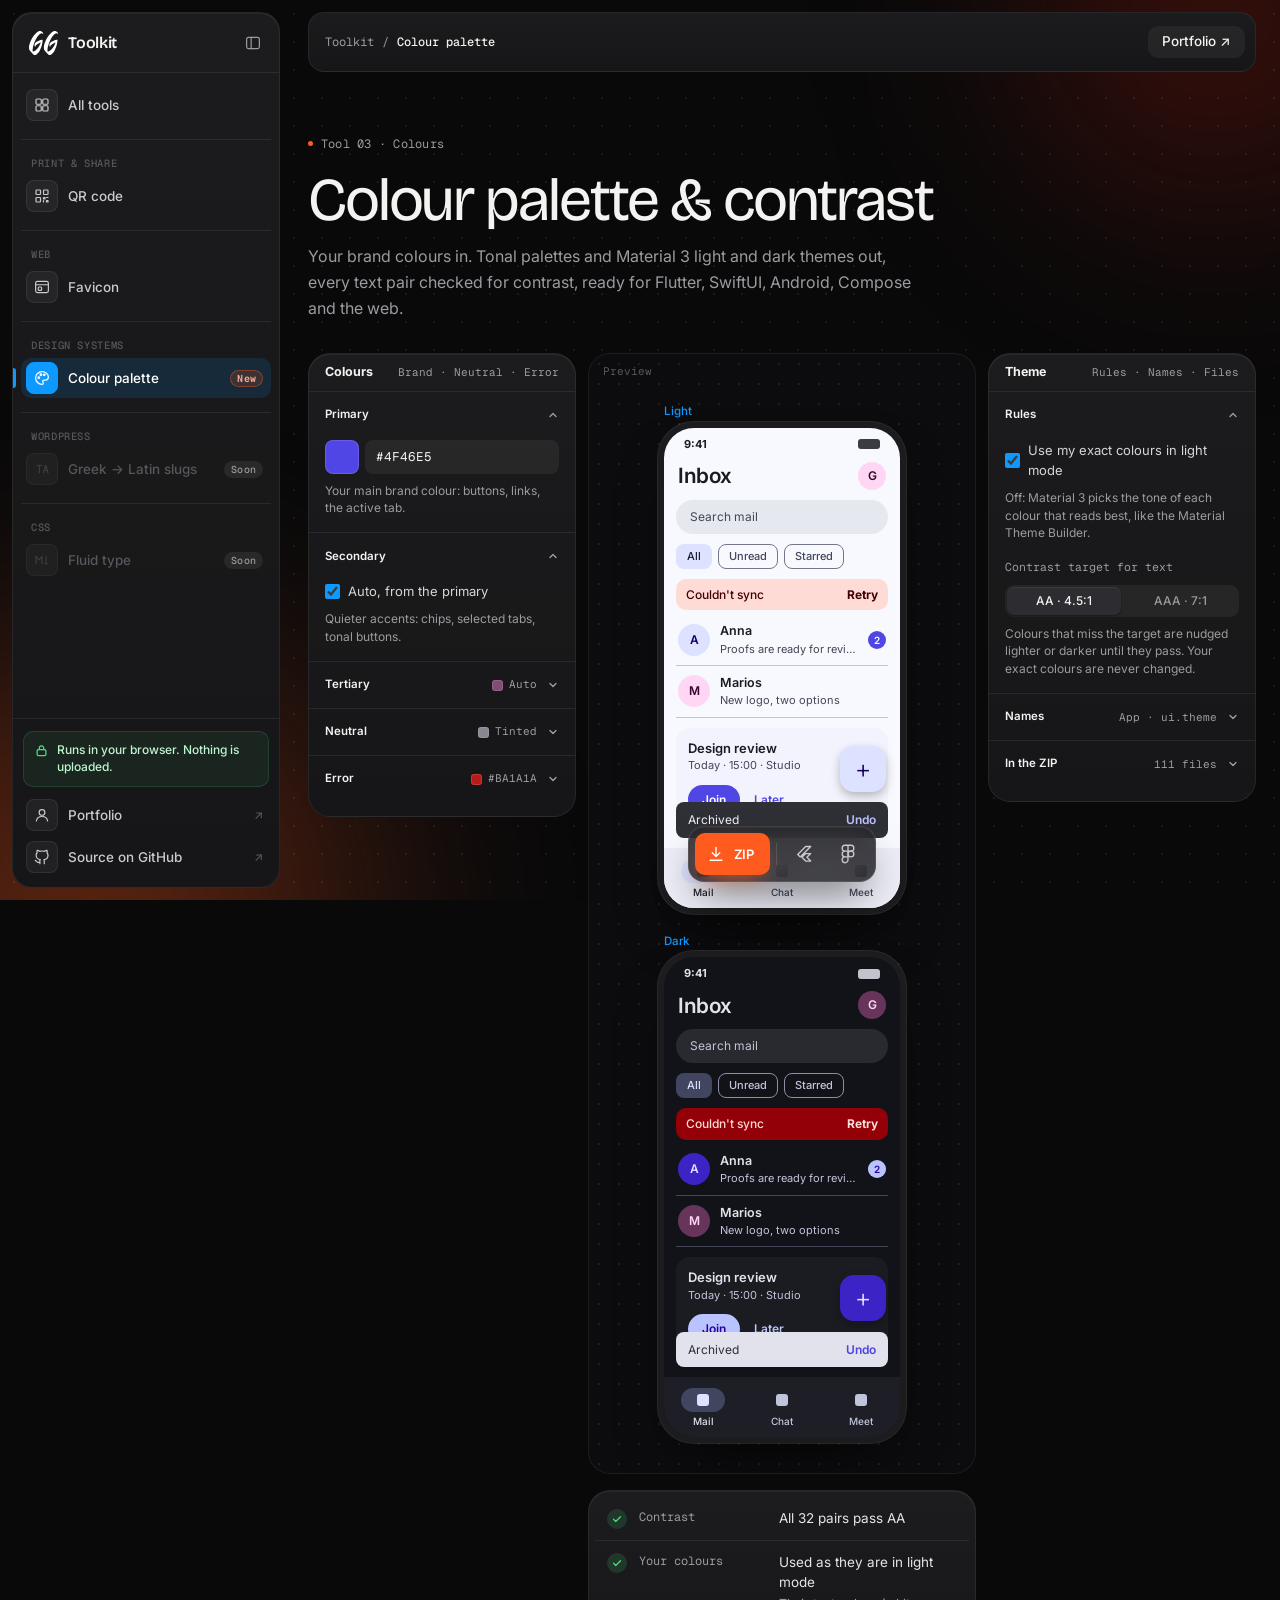
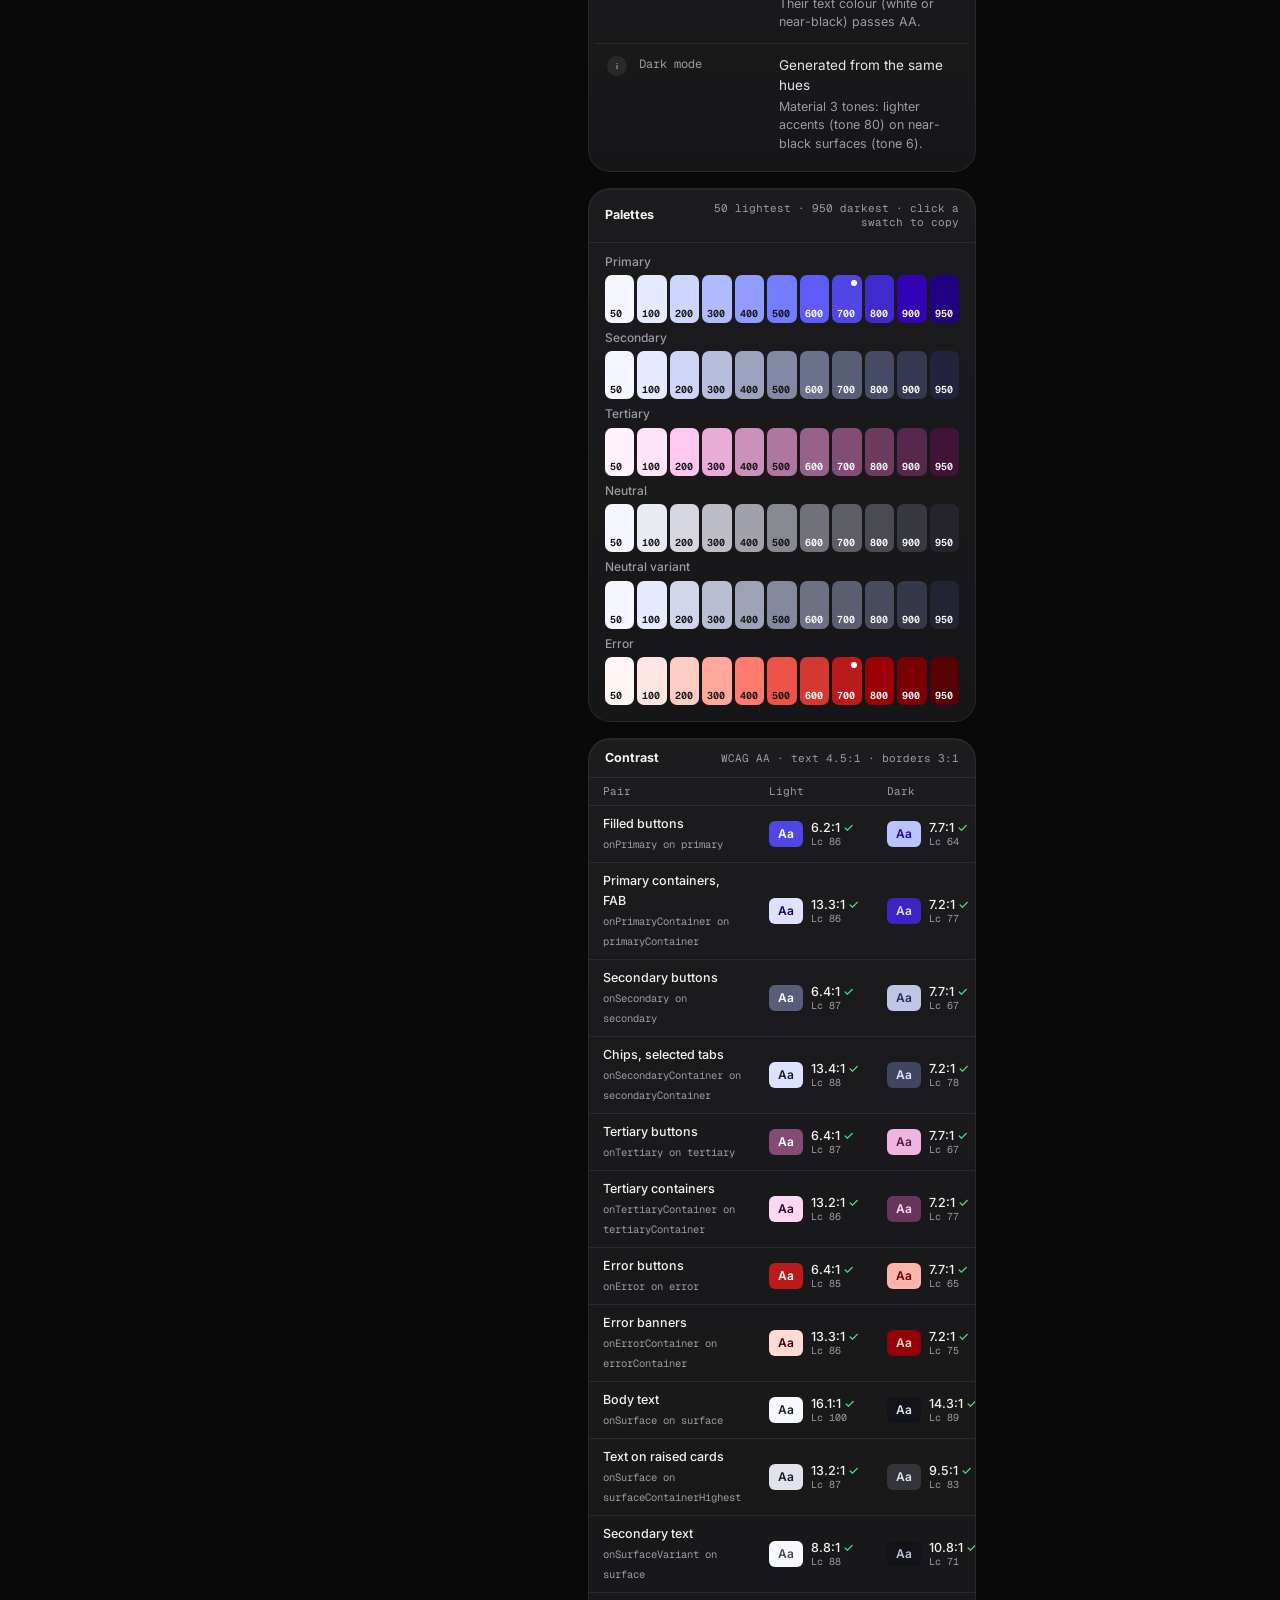
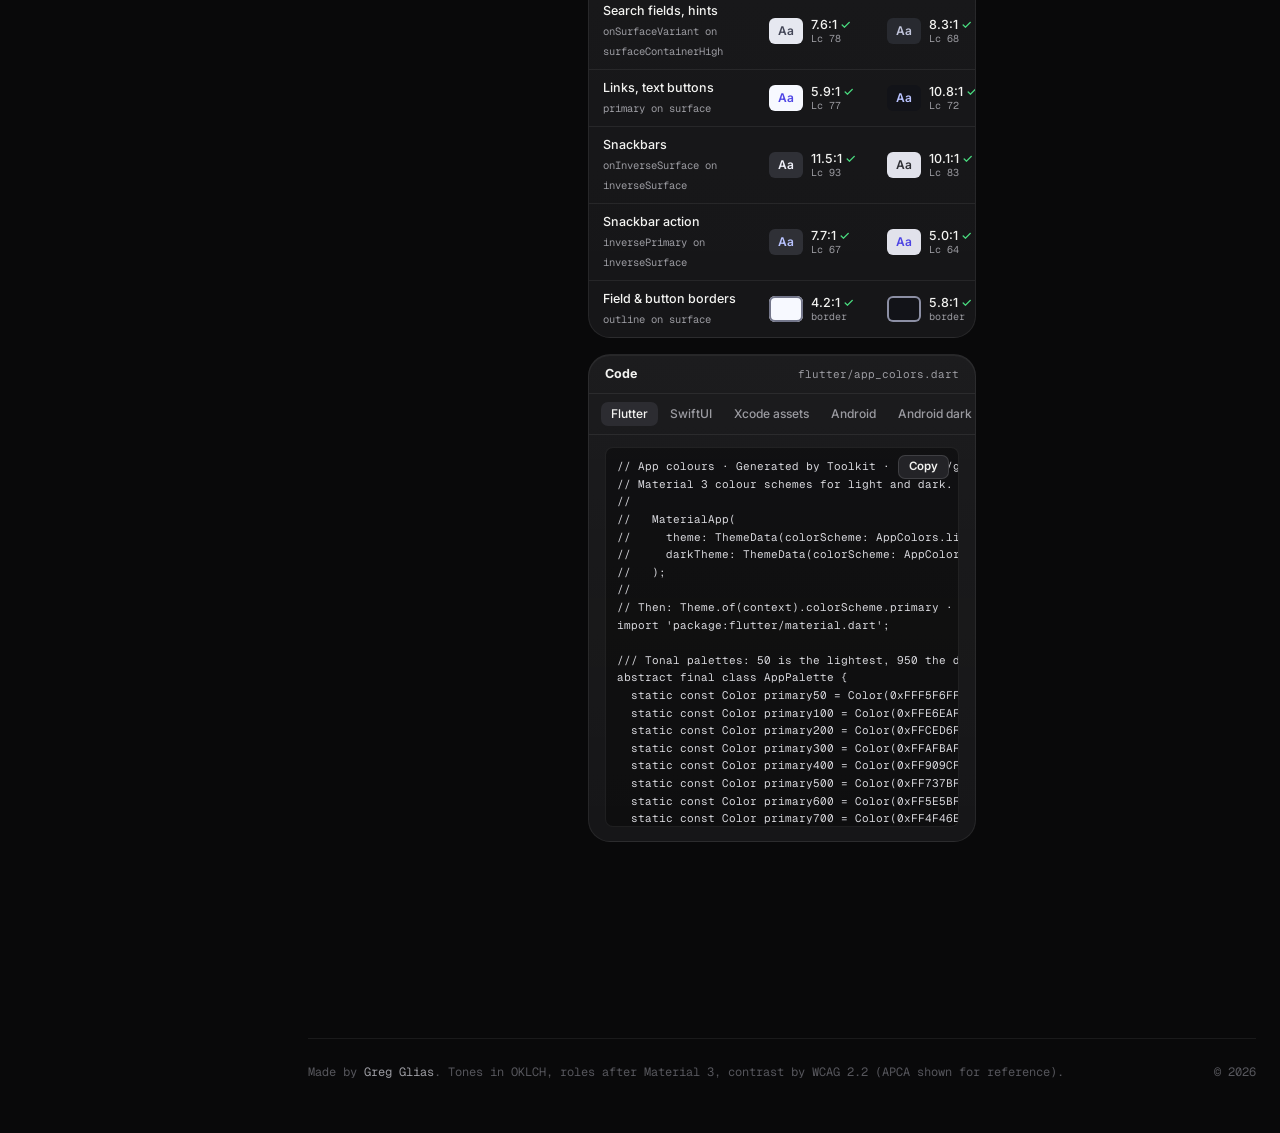
==== colors/index.html @ abff6ca9 "Colour palette & contrast: Material 3 themes for Flutter, iOS, Android, web Brand colours to OKLCH t" ====
<!doctype html>
<html lang="en" data-tool="colors" data-base="../">
<head>
  <meta charset="utf-8" />
  <meta name="viewport" content="width=device-width, initial-scale=1" />
  <title>Colour palette &amp; contrast — Toolkit</title>
  <meta name="description" content="Free colour palette generator: from your brand colours to tonal palettes and Material 3 light and dark themes, contrast-checked, exported for Flutter, SwiftUI, Android, Compose, CSS and design tokens. Runs in your browser." />
  <meta property="og:title" content="Colour palette & contrast — Toolkit by Greg Glias" />
  <meta property="og:description" content="Brand colours in, light and dark themes out, checked for contrast and ready for Flutter, iOS, Android and the web." />
  <meta property="og:type" content="website" />
  <meta name="theme-color" content="#09090a" />
  <script>try { if (localStorage.getItem("tk-sidebar") === "mini") document.documentElement.classList.add("sb-mini"); } catch (e) {}</script>

  <link rel="preconnect" href="https://fonts.googleapis.com" />
  <link rel="preconnect" href="https://fonts.gstatic.com" crossorigin />
  <link href="https://fonts.googleapis.com/css2?family=Bricolage+Grotesque:opsz,wdth,wght@12..96,75..100,200..800&family=Geist+Mono:wght@400;500&family=Inter:opsz,wght@14..32,400..600&display=swap" rel="stylesheet" />
  <link rel="stylesheet" href="../styles.css?v=11" />
  <link rel="icon" type="image/svg+xml" href="../assets/favicon.svg" />
</head>
<body>
  <a class="skip" href="#colours-panel">Skip to the generator</a>
  <div class="glow" aria-hidden="true"><span class="glow-a"></span><span class="glow-b"></span></div>

  <div class="layout">
    <aside class="sidebar surface" id="sidebar" aria-label="Toolkit"></aside>
    <script src="../tools.js?v=5"></script>

    <div class="main">
    <header class="main-top">
      <button type="button" class="menu-btn" data-sb-open aria-controls="sidebar" aria-expanded="false" aria-label="Open the tools menu"><svg viewBox="0 0 24 24" aria-hidden="true"><path d="M4 7h16M4 12h16M4 17h10"/></svg></button>
      <nav class="crumbs" aria-label="Breadcrumb"><a href="../">Toolkit</a><span aria-hidden="true">/</span><b>Colour palette</b></nav>
      <a class="top-link" href="https://gglias.github.io/" target="_blank" rel="noopener">Portfolio <span aria-hidden="true">↗</span></a>
    </header>

    <div class="tool-hero">
      <div>
        <span class="eyebrow">Tool 03 · Colours</span>
        <h1>Colour palette &amp; contrast</h1>
        <p>Your brand colours in. Tonal palettes and Material 3 light and dark themes out, every text pair checked for contrast, ready for Flutter, SwiftUI, Android, Compose and the web.</p>
      </div>
    </div>

    <main class="app">
      <!-- ============ Left: the colours ============ -->
      <section class="panel surface" id="colours-panel" aria-labelledby="colours-title">
        <div class="panel-head"><b id="colours-title">Colours</b><span>Brand · Neutral · Error</span></div>

        <!-- Each group folds (Primary and Secondary start open); closed, it shows its current value -->
        <details class="sec acc" open>
          <summary class="acc-head"><span>Primary</span><span class="acc-val" data-acc="primary"></span><svg class="acc-chev" viewBox="0 0 12 12" aria-hidden="true"><path d="M3 4.5 6 7.5 9 4.5"/></svg></summary>
          <div class="acc-body">
            <div class="color">
              <label class="swatch" data-swatch="primary"><input type="color" data-color="primary" aria-label="Primary colour" /></label>
              <input class="input" type="text" maxlength="7" spellcheck="false" data-hex="primary" aria-label="Primary colour hex" />
            </div>
            <p class="hint">Your main brand colour: buttons, links, the active tab.</p>
          </div>
        </details>

        <details class="sec acc" open>
          <summary class="acc-head"><span>Secondary</span><span class="acc-val" data-acc="secondary"></span><svg class="acc-chev" viewBox="0 0 12 12" aria-hidden="true"><path d="M3 4.5 6 7.5 9 4.5"/></svg></summary>
          <div class="acc-body">
            <label class="check"><input type="checkbox" data-auto="secondary" />Auto, from the primary</label>
            <div class="color" data-color-row="secondary">
              <label class="swatch" data-swatch="secondary"><input type="color" data-color="secondary" aria-label="Secondary colour" /></label>
              <input class="input" type="text" maxlength="7" spellcheck="false" data-hex="secondary" aria-label="Secondary colour hex" />
            </div>
            <p class="hint">Quieter accents: chips, selected tabs, tonal buttons.</p>
          </div>
        </details>

        <details class="sec acc">
          <summary class="acc-head"><span>Tertiary</span><span class="acc-val" data-acc="tertiary"></span><svg class="acc-chev" viewBox="0 0 12 12" aria-hidden="true"><path d="M3 4.5 6 7.5 9 4.5"/></svg></summary>
          <div class="acc-body">
            <label class="check"><input type="checkbox" data-auto="tertiary" />Auto, a contrasting hue</label>
            <div class="color" data-color-row="tertiary">
              <label class="swatch" data-swatch="tertiary"><input type="color" data-color="tertiary" aria-label="Tertiary colour" /></label>
              <input class="input" type="text" maxlength="7" spellcheck="false" data-hex="tertiary" aria-label="Tertiary colour hex" />
            </div>
            <p class="hint">A third voice for highlights and badges.</p>
          </div>
        </details>

        <details class="sec acc">
          <summary class="acc-head"><span>Neutral</span><span class="acc-val" data-acc="neutral"></span><svg class="acc-chev" viewBox="0 0 12 12" aria-hidden="true"><path d="M3 4.5 6 7.5 9 4.5"/></svg></summary>
          <div class="acc-body">
            <div class="seg" data-neutral role="group" aria-label="Neutral greys">
              <button type="button" data-value="tinted" aria-pressed="false">Tinted</button>
              <button type="button" data-value="grey" aria-pressed="false">Pure grey</button>
              <button type="button" data-value="custom" aria-pressed="false">Custom</button>
            </div>
            <div class="color" data-color-row="neutral">
              <label class="swatch" data-swatch="neutral"><input type="color" data-color="neutral" aria-label="Neutral colour" /></label>
              <input class="input" type="text" maxlength="7" spellcheck="false" data-hex="neutral" aria-label="Neutral colour hex" />
            </div>
            <p class="hint">Backgrounds, text, borders. <b>Tinted</b> greys carry a hint of the primary, so the app feels like one piece.</p>
          </div>
        </details>

        <details class="sec acc">
          <summary class="acc-head"><span>Error</span><span class="acc-val" data-acc="error"></span><svg class="acc-chev" viewBox="0 0 12 12" aria-hidden="true"><path d="M3 4.5 6 7.5 9 4.5"/></svg></summary>
          <div class="acc-body">
            <div class="color">
              <label class="swatch" data-swatch="error"><input type="color" data-color="error" aria-label="Error colour" /></label>
              <input class="input" type="text" maxlength="7" spellcheck="false" data-hex="error" aria-label="Error colour hex" />
            </div>
            <p class="hint">Errors and destructive actions. Material's red works for most brands.</p>
          </div>
        </details>
      </section>

      <!-- ============ Centre: preview, checks, palettes, contrast, code ============ -->
      <section class="stage" aria-label="Preview and checks">
        <div class="canvas cl-canvas">
          <span class="canvas-zoom" aria-hidden="true">Preview</span>
          <div class="cl-phones">
            <figure class="ff"><figcaption class="ff-name">Light</figcaption><div data-phone="light"></div></figure>
            <figure class="ff"><figcaption class="ff-name">Dark</figcaption><div data-phone="dark"></div></figure>
          </div>
        </div>

        <div class="checks surface" aria-live="polite">
          <ul>
            <li data-check="contrast" data-state="wait"><span class="ic" data-ic></span><span class="k">Contrast</span><span class="v" data-v>—</span></li>
            <li data-check="exact" data-state="wait"><span class="ic" data-ic></span><span class="k">Your colours</span><span class="v" data-v>—</span></li>
            <li data-check="dark" data-state="info"><span class="ic" data-ic></span><span class="k">Dark mode</span><span class="v" data-v>—</span></li>
          </ul>
        </div>

        <div class="cl-box surface">
          <div class="cl-box-head"><b>Palettes</b><span>50 lightest · 950 darkest · click a swatch to copy</span></div>
          <div class="ramps" data-ramps></div>
        </div>

        <div class="cl-box surface">
          <div class="cl-box-head"><b>Contrast</b><span data-target-note>WCAG AA · text 4.5:1 · borders 3:1</span></div>
          <div class="ctable-wrap"><table class="ctable" data-ctable></table></div>
        </div>

        <div class="cl-box surface">
          <div class="cl-box-head"><b>Code</b><span data-code-file></span></div>
          <div class="code-tabs" role="tablist" aria-label="Platform" data-code-tabs></div>
          <div class="code-view">
            <button type="button" class="code-copy" data-copy-code data-cursor="Copy">Copy</button>
            <pre class="code" data-code></pre>
          </div>
        </div>
      </section>

      <!-- ============ Right: rules, names, files ============ -->
      <section class="panel surface" aria-labelledby="rules-title">
        <div class="panel-head"><b id="rules-title">Theme</b><span>Rules · Names · Files</span></div>

        <details class="sec acc" open>
          <summary class="acc-head"><span>Rules</span><span class="acc-val" data-acc="rules"></span><svg class="acc-chev" viewBox="0 0 12 12" aria-hidden="true"><path d="M3 4.5 6 7.5 9 4.5"/></svg></summary>
          <div class="acc-body">
            <label class="check"><input type="checkbox" data-opt="exact" />Use my exact colours in light mode</label>
            <p class="hint" style="margin-bottom:12px">Off: Material 3 picks the tone of each colour that reads best, like the Material Theme Builder.</p>
            <div class="field-row"><span>Contrast target for text</span></div>
            <div class="seg" data-target role="group" aria-label="Contrast target" style="margin-top:6px">
              <button type="button" data-value="AA" aria-pressed="false">AA · 4.5:1</button>
              <button type="button" data-value="AAA" aria-pressed="false">AAA · 7:1</button>
            </div>
            <p class="hint">Colours that miss the target are nudged lighter or darker until they pass. Your exact colours are never changed.</p>
          </div>
        </details>

        <details class="sec acc">
          <summary class="acc-head"><span>Names</span><span class="acc-val" data-acc="names"></span><svg class="acc-chev" viewBox="0 0 12 12" aria-hidden="true"><path d="M3 4.5 6 7.5 9 4.5"/></svg></summary>
          <div class="acc-body">
            <label class="field"><span>Prefix</span><input class="input" type="text" maxlength="24" autocomplete="off" spellcheck="false" placeholder="App" data-in="prefix" /></label>
            <p class="hint" style="margin-bottom:12px">One name, each platform's style: <code data-name-demo>AppColors · appPrimary · app_primary · --app-primary</code></p>
            <label class="field"><span>Kotlin package (Compose)</span><input class="input" type="text" maxlength="80" autocomplete="off" spellcheck="false" placeholder="com.example.app.ui.theme" data-in="pkg" /></label>
          </div>
        </details>

        <details class="sec acc">
          <summary class="acc-head"><span>In the ZIP</span><span class="acc-val" data-acc="files"></span><svg class="acc-chev" viewBox="0 0 12 12" aria-hidden="true"><path d="M3 4.5 6 7.5 9 4.5"/></svg></summary>
          <div class="acc-body">
            <ul class="files" data-files></ul>
          </div>
        </details>
      </section>
    </main>

    <!-- Export: the same floating bar as the other tools -->
    <div class="export-bar" role="toolbar" aria-label="Export">
      <button type="button" class="xb-btn is-primary" data-export="zip" data-cursor="Download"><svg class="tb-icon" viewBox="0 0 24 24" aria-hidden="true"><path d="M12 4v11M7.5 10.5 12 15l4.5-4.5M5 19.5h14"/></svg><b>ZIP</b><span class="tb-tip" aria-hidden="true">Flutter, iOS, Android, Compose, CSS, tokens</span></button>
      <span class="tb-sep" aria-hidden="true"></span>
      <button type="button" class="xb-btn" data-copy="flutter" data-cursor="Copy" aria-label="Copy the Flutter file"><svg class="tb-icon" viewBox="0 0 24 24" aria-hidden="true"><path d="M14 3 4.5 12.5l3 3L20 3zM14 11.5 9.5 16l4.5 4.5H20L15.5 16 20 11.5z"/></svg><b>Copy Flutter</b><span class="tb-tip" aria-hidden="true">app_colors.dart · light &amp; dark ColorScheme</span></button>
      <button type="button" class="xb-btn" data-copy="figma" data-cursor="Copy" aria-label="Copy for Figma"><svg class="tb-icon" viewBox="0 0 24 24" aria-hidden="true"><path d="M12 1.5H8.5a3.5 3.5 0 0 0 0 7H12zM12 1.5h3.5a3.5 3.5 0 0 1 0 7H12zM12 8.5H8.5a3.5 3.5 0 0 0 0 7H12zM8.5 15.5H12V19a3.5 3.5 0 1 1-3.5-3.5z"/><circle cx="15.5" cy="12" r="3.5"/></svg><b>Copy for Figma</b><span class="tb-tip" aria-hidden="true">Palettes &amp; roles · paste as vectors</span></button>
    </div>

    <footer class="foot">
      <span>Made by <a href="https://gglias.github.io/" target="_blank" rel="noopener">Greg Glias</a>. Tones in OKLCH, roles after Material 3, contrast by WCAG 2.2 (APCA shown for reference).</span>
      <span>© <span data-year>2026</span></span>
    </footer>
    </div>
  </div>
  <div class="sb-backdrop" aria-hidden="true"></div>

  <div class="fig-cursor" aria-hidden="true" data-fig-cursor>
    <svg viewBox="0 0 24 24"><path d="M4 3.5 19.5 10.3 12.6 12.6 10.3 19.5z"/></svg>
    <span class="fig-cursor-label" data-fig-label>You</span>
  </div>


  <script src="../site.js?v=3"></script>
  <script src="../zip.js?v=1"></script>
  <script src="colors.js?v=1"></script>
</body>
</html>
---- styles.css ----
/* =====================================================================
   gglias.github.io/toolkit — small design tools that run in the browser
   Same "Studio" look as the portfolio: a dark Figma canvas, UI3 toolbar,
   properties panels. Nothing typed or uploaded leaves the page.
   ===================================================================== */

/* ================= Tokens (same as the portfolio) ================= */
:root {
  --bg: #09090a;
  --bg-2: #0e0e10;
  --card: #121214;
  --card-2: #18181b;
  --line: rgb(255 255 255 / 0.07);
  --line-2: rgb(255 255 255 / 0.13);
  --text: #f3f3f1;
  --muted: #9b9ba1;
  --faint: #56565c;
  --dot: rgb(255 255 255 / 0.075);

  --select: #0d99ff;                  /* Figma selection blue */
  --cursor-color: #a259ff;            /* Figma multiplayer cursor */
  --accent: #ff5b1f;                  /* Ember */
  --accent-deep: #c4210b;
  --on-accent: #fff;

  --ok: #4ade80;
  --warn: #fbbf24;
  --bad: #f87171;

  --f-display: "Bricolage Grotesque", "Helvetica Neue", Arial, sans-serif;
  --f-body: "Inter", system-ui, sans-serif;
  --f-mono: "Geist Mono", ui-monospace, "SFMono-Regular", Menlo, monospace;

  --cursor-arrow: url("assets/cursor.svg") 2 2, auto;
  --cursor-hand: url("assets/hand-glove.svg") 6 2, pointer;

  --radius: 22px;
  --radius-s: 14px;
  --ease: cubic-bezier(0.2, 0.7, 0.1, 1);
}

*,
*::before,
*::after { box-sizing: border-box; }

html {
  cursor: var(--cursor-arrow);
  -webkit-text-size-adjust: 100%;
  background: var(--bg);
  color-scheme: dark;
  overflow-x: clip;
}

body {
  margin: 0;
  color: var(--text);
  font-family: var(--f-body);
  font-size: 1rem;
  line-height: 1.6;
  -webkit-font-smoothing: antialiased;
}

/* Canvas dot grid; clears around the mouse (--mx / --my set in site.js) */
body::before {
  content: "";
  position: fixed;
  inset: 0;
  z-index: -1;
  pointer-events: none;
  background: radial-gradient(circle, var(--dot) 1.1px, transparent 1.4px) 0 0 / 28px 28px;
  -webkit-mask-image: radial-gradient(circle 150px at var(--mx, -999px) var(--my, -999px), transparent 0, transparent 35%, #000 100%);
  mask-image: radial-gradient(circle 150px at var(--mx, -999px) var(--my, -999px), transparent 0, transparent 35%, #000 100%);
}

.glow {
  position: fixed;
  inset: 0;
  z-index: -2;
  pointer-events: none;
  overflow: hidden;
}
.glow span {
  position: absolute;
  border-radius: 50%;
  filter: blur(90px);
}
.glow-a {
  width: 70vmax; height: 70vmax;
  left: -28vmax; bottom: -36vmax;
  background: radial-gradient(circle, color-mix(in srgb, var(--accent) 42%, transparent), transparent 62%);
}
.glow-b {
  width: 50vmax; height: 50vmax;
  right: -20vmax; top: -24vmax;
  background: radial-gradient(circle, color-mix(in srgb, var(--accent-deep) 34%, transparent), transparent 62%);
}

h1, h2, h3 {
  font-family: var(--f-display);
  font-weight: 400;
  margin: 0;
  letter-spacing: -0.035em;
  line-height: 1;
}
p { margin: 0; }
[hidden] { display: none !important; }   /* .check, .color etc. set display, which beat the attribute */
a { color: inherit; }
img { max-width: 100%; display: block; }
button, input, select, textarea { font: inherit; color: inherit; }

a, button, [role="button"], label, summary, select { cursor: var(--cursor-hand); }

:focus-visible {
  outline: 2px solid var(--select);
  outline-offset: 2px;
  border-radius: 6px;
}

.sr-only {
  position: absolute;
  width: 1px;
  height: 1px;
  overflow: hidden;
  clip: rect(0 0 0 0);
  white-space: nowrap;
}

.skip {
  position: absolute;
  left: 12px;
  top: -60px;
  z-index: 60;
  padding: 8px 14px;
  border-radius: 8px;
  background: var(--text);
  color: var(--bg);
  font: 500 14px var(--f-body);
}
.skip:focus { top: 12px; }

.eyebrow {
  display: inline-flex;
  align-items: center;
  gap: 8px;
  font: 400 12px/1 var(--f-mono);
  letter-spacing: 0.02em;
  color: var(--muted);
}
.eyebrow::before {
  content: "";
  width: 5px;
  height: 5px;
  border-radius: 50%;
  background: var(--accent);
}

.surface {
  background: linear-gradient(180deg, rgb(255 255 255 / 0.045), rgb(255 255 255 / 0.015)), var(--card);
  border: 1px solid var(--line);
  border-radius: var(--radius);
  box-shadow: inset 0 1px 0 rgb(255 255 255 / 0.05);
}

/* ================= Page shell + top bar ================= */
.shell {
  width: 100%;
  max-width: 1360px;
  margin-inline: auto;
  padding: 20px clamp(16px, 3vw, 32px) 140px;   /* bottom: room for the toolbar */
}

.top {
  display: flex;
  align-items: center;
  gap: 16px;
  padding: 10px 12px 10px 16px;
  border-radius: 16px;
  background: linear-gradient(180deg, rgb(255 255 255 / 0.045), rgb(255 255 255 / 0.015)), var(--card);
  border: 1px solid var(--line);
}
.top-home img { height: 24px; width: auto; }
.crumbs {
  flex: 1;
  min-width: 0;
  display: flex;
  align-items: center;
  gap: 8px;
  overflow: hidden;
  font: 400 12px/1 var(--f-mono);
  color: var(--muted);
  white-space: nowrap;
}
.crumbs a { color: var(--muted); text-decoration: none; }
.crumbs a:hover { color: var(--text); }
.crumbs b { font-weight: 500; color: var(--text); overflow: hidden; text-overflow: ellipsis; }
.top-link {
  flex: none;
  padding: 9px 14px;
  border-radius: 10px;
  background: rgb(255 255 255 / 0.05);
  font: 500 13.5px/1 var(--f-body);
  text-decoration: none;
  transition: background 0.2s;
}
.top-link:hover { background: rgb(255 255 255 / 0.1); }

.foot {
  display: flex;
  justify-content: space-between;
  gap: 12px;
  flex-wrap: wrap;
  margin-top: clamp(80px, 10vw, 120px);
  padding-top: 24px;
  border-top: 1px solid var(--line);
  font: 400 12px/1.5 var(--f-mono);
  color: var(--faint);
}
.foot a { color: var(--muted); text-decoration: none; }
.foot a:hover { color: var(--text); }

/* ================= Home ================= */
.home-hero {
  max-width: 860px;
  padding: clamp(64px, 9vw, 120px) 0 clamp(40px, 6vw, 72px);
}
.home-title {
  margin-top: 22px;
  font-size: clamp(2.9rem, 7.4vw, 5.6rem);
  line-height: 0.98;
}
.home-title em {
  font-style: normal;
  color: var(--accent);
}
.home-lede {
  margin-top: 26px;
  max-width: 600px;
  font-size: clamp(1.02rem, 1.4vw, 1.15rem);
  color: var(--muted);
}
.home-lede a { color: var(--text); text-decoration-color: var(--faint); text-underline-offset: 3px; }

.promise {
  display: flex;
  flex-wrap: wrap;
  gap: 8px;
  margin-top: 30px;
  padding: 0;
  list-style: none;
}
.promise li {
  display: inline-flex;
  align-items: center;
  gap: 8px;
  padding: 8px 12px;
  border-radius: 999px;
  border: 1px solid var(--line-2);
  background: rgb(255 255 255 / 0.03);
  font: 500 13px/1 var(--f-body);
  color: #d6d6da;
}
.promise svg {
  width: 15px;
  height: 15px;
  fill: none;
  stroke: var(--ok);
  stroke-width: 2;
  stroke-linecap: round;
  stroke-linejoin: round;
}

/* Tools as Figma frames: name above, the card is the frame */
.tools-head {
  display: flex;
  align-items: baseline;
  justify-content: space-between;
  gap: 16px;
  margin-bottom: 22px;
}
.tools-head h2 { font-size: clamp(1.8rem, 3.4vw, 2.6rem); }
.frame-count { font: 400 12px/1 var(--f-mono); color: var(--muted); }

.tools {
  display: grid;
  grid-template-columns: repeat(3, minmax(0, 1fr));
  gap: clamp(16px, 2.4vw, 28px);
}
.tool {
  position: relative;
  display: flex;
  flex-direction: column;
  min-width: 0;
  text-decoration: none;
}
.tool-label {
  display: flex;
  justify-content: space-between;
  gap: 8px;
  margin-bottom: 8px;
  font: 400 11.5px/1 var(--f-mono);
  color: var(--muted);
  transition: color 0.2s;
}
.tool-card {
  position: relative;
  flex: 1;
  display: flex;
  flex-direction: column;
  border-radius: var(--radius);
  outline: 1px solid transparent;
  outline-offset: 0;
  transition: outline-color 0.2s, transform 0.35s var(--ease);
}
.tool-art {
  position: relative;
  display: grid;
  place-items: center;
  aspect-ratio: 16 / 11;
  margin: 10px 10px 0;
  border-radius: 14px;
  overflow: hidden;
  background:
    radial-gradient(circle, rgb(255 255 255 / 0.07) 1px, transparent 1.3px) 0 0 / 18px 18px,
    var(--bg-2);
}
.tool-body { padding: 20px 22px 22px; display: grid; gap: 10px; }
.tool-body h3 { font-size: 1.6rem; }
.tool-body p { color: var(--muted); font-size: 0.95rem; }
.tool-tags { display: flex; flex-wrap: wrap; gap: 6px; margin-top: 4px; }
.tool-tags span {
  padding: 5px 8px;
  border-radius: 6px;
  background: rgb(255 255 255 / 0.05);
  font: 400 11px/1 var(--f-mono);
  color: #c9c9cf;
}
a.tool:hover .tool-label { color: var(--select); }
a.tool:hover .tool-card { outline-color: var(--select); transform: translateY(-3px); }
.tool.is-soon { opacity: 0.55; }
.tool.is-soon .tool-art { filter: grayscale(1); }
.soon-pill {
  padding: 3px 7px;
  border-radius: 999px;
  background: rgb(255 255 255 / 0.08);
  color: var(--muted);
  font: 500 10.5px/1 var(--f-mono);
}

/* Home QR preview inside the art area */
.art-qr {
  width: 46%;
  aspect-ratio: 1;
  padding: 10px;
  border-radius: 14px;
  background: #fff;
  box-shadow: 0 20px 40px -14px rgb(0 0 0 / 0.7);
  transform: rotate(-4deg);
  transition: transform 0.5s var(--ease);
}
.art-qr svg { width: 100%; height: 100%; display: block; }
a.tool:hover .art-qr { transform: rotate(0deg) scale(1.04); }

/* Home colours preview: a palette strip and a contrast chip */
.art-pal { position: relative; display: grid; grid-template-columns: repeat(8, 1fr); width: 80%; height: 44%; border-radius: 14px; overflow: hidden; box-shadow: 0 20px 40px -14px rgb(0 0 0 / 0.7); transform: rotate(-3deg); transition: transform 0.5s var(--ease); }
.art-pal span { background: var(--c); }
.art-pal b { position: absolute; right: 10px; bottom: -14px; display: inline-flex; align-items: baseline; gap: 6px; padding: 8px 12px; border-radius: 10px; background: #4f46e5; color: #fff; font: 600 18px/1 var(--f-body); box-shadow: 0 10px 20px -8px rgb(0 0 0 / 0.6); }
.art-pal b small { font: 400 11px/1 var(--f-mono); opacity: 0.85; }
a.tool:hover .art-pal { transform: rotate(0deg) scale(1.03); }

/* Home favicon preview: the app icon above a browser tab */
.art-fav { display: grid; justify-items: center; gap: 22px; width: 78%; }
.art-fav-icon {
  display: grid;
  place-items: center;
  width: 30%;
  aspect-ratio: 1;
  border-radius: 22%;
  background: var(--accent);
  box-shadow: 0 20px 40px -14px rgb(0 0 0 / 0.7);
  transform: rotate(-4deg);
  transition: transform 0.5s var(--ease);
}
.art-fav-icon img { width: 66%; height: auto; }
a.tool:hover .art-fav-icon { transform: rotate(0deg) scale(1.06); }
.art-fav .tab-strip { width: 100%; }
.art-fav-mini { flex: none; display: grid; place-items: center; width: 16px; height: 16px; border-radius: 4px; background: var(--accent); }
.art-fav-mini img { width: 12px; height: auto; }

.art-text {
  font: 400 clamp(1rem, 1.7vw, 1.3rem)/1.5 var(--f-mono);
  color: var(--muted);
  text-align: center;
}
.art-text b { color: var(--text); font-weight: 500; }
.art-text i { font-style: normal; color: var(--accent); }

/* ================= Tool page header ================= */
.tool-hero {
  display: flex;
  align-items: flex-end;
  justify-content: space-between;
  gap: 24px;
  flex-wrap: wrap;
  padding: clamp(36px, 5vw, 56px) 0 clamp(24px, 3vw, 32px);
}
.tool-hero h1 { margin-top: 16px; font-size: clamp(2.3rem, 5vw, 3.8rem); }
.tool-hero p { margin-top: 14px; max-width: 620px; color: var(--muted); }
.local-note {
  display: inline-flex;
  align-items: center;
  gap: 8px;
  padding: 8px 12px;
  border-radius: 10px;
  background: rgb(74 222 128 / 0.08);
  border: 1px solid rgb(74 222 128 / 0.2);
  font: 500 12.5px/1.2 var(--f-body);
  color: #bdf5cf;
}
.local-note svg { width: 15px; height: 15px; fill: none; stroke: var(--ok); stroke-width: 2; stroke-linecap: round; stroke-linejoin: round; }

/* ================= Tool layout: panel · canvas · panel ================= */
.app {
  display: grid;
  grid-template-columns: 300px minmax(0, 1fr) 300px;
  gap: 16px;
  align-items: start;
}

.panel {
  position: sticky;
  top: 16px;
  max-height: calc(100dvh - 104px);   /* ends above the export bar */
  overflow: auto;
  padding-bottom: 14px;
  scrollbar-width: thin;
  scrollbar-color: rgb(255 255 255 / 0.12) transparent;
}
.panel-head {
  display: flex;
  align-items: center;
  justify-content: space-between;
  gap: 12px;
  padding: 12px 16px;
  border-bottom: 1px solid var(--line);
  font: 600 12.5px/1 var(--f-body);
}
.panel-head span { font: 400 11px/1 var(--f-mono); color: var(--muted); }
.sec {
  padding: 14px 16px 2px;
}
.sec + .sec { margin-top: 12px; border-top: 1px solid var(--line); }
.sec-title {
  display: flex;
  align-items: center;
  justify-content: space-between;
  gap: 8px;
  margin-bottom: 10px;
  font: 600 11.5px/1 var(--f-body);
  color: var(--text);
}
.sec-title small { font: 400 11px/1 var(--f-mono); color: var(--muted); }

/* ---- Figma-like controls ---- */
.field { display: grid; gap: 6px; margin-bottom: 10px; }
.field > span,
.field-row > span {
  font: 400 11.5px/1.2 var(--f-mono);
  color: var(--muted);
}
.input,
.select,
.textarea {
  width: 100%;
  min-height: 34px;
  padding: 7px 10px;
  border-radius: 8px;
  border: 1px solid transparent;
  background: rgb(255 255 255 / 0.055);
  font-size: 13px;
  line-height: 1.4;
  transition: border-color 0.15s, background 0.15s;
}
.input:hover, .select:hover, .textarea:hover { border-color: var(--line-2); }
.input:focus, .select:focus, .textarea:focus {
  outline: none;
  border-color: var(--select);
  background: rgb(255 255 255 / 0.07);
}
.input::placeholder, .textarea::placeholder { color: var(--faint); }
.textarea { resize: vertical; min-height: 92px; }
.select {
  appearance: none;
  -webkit-appearance: none;
  padding-right: 30px;
  background-image: url("data:image/svg+xml,%3Csvg xmlns='http://www.w3.org/2000/svg' viewBox='0 0 12 12'%3E%3Cpath d='M3 4.5 6 7.5 9 4.5' fill='none' stroke='%239b9ba1' stroke-width='1.4' stroke-linecap='round' stroke-linejoin='round'/%3E%3C/svg%3E");
  background-repeat: no-repeat;
  background-position: right 10px center;
  background-size: 12px;
}
.select option { background: #1b1b1e; }
.input-wrap { position: relative; }
.input-wrap .input { padding-right: 38px; }
.reveal {
  position: absolute;
  right: 4px;
  top: 50%;
  transform: translateY(-50%);
  display: grid;
  place-items: center;
  width: 28px;
  height: 26px;
  border: 0;
  border-radius: 6px;
  background: transparent;
  color: var(--muted);
}
.reveal:hover { background: rgb(255 255 255 / 0.08); color: var(--text); }
.reveal svg { width: 16px; height: 16px; fill: none; stroke: currentColor; stroke-width: 1.6; stroke-linecap: round; stroke-linejoin: round; }

.field-2 { display: grid; grid-template-columns: 1fr 1fr; gap: 8px; }
.hint {
  margin: -2px 0 10px;
  font-size: 12px;
  line-height: 1.45;
  color: var(--muted);
}
.hint b { color: var(--text); font-weight: 500; }
.hint.is-note { color: #c7d7ff; }

.check {
  display: flex;
  align-items: center;
  gap: 8px;
  margin-bottom: 10px;
  font-size: 13px;
  color: #d6d6da;
}
.check input { width: 15px; height: 15px; margin: 0; accent-color: var(--select); }

/* Segmented control */
.seg {
  display: grid;
  grid-auto-flow: column;
  grid-auto-columns: 1fr;
  gap: 2px;
  padding: 2px;
  margin-bottom: 10px;
  border-radius: 9px;
  background: rgb(255 255 255 / 0.055);
}
.seg button {
  min-height: 28px;
  padding: 4px 6px;
  border: 0;
  border-radius: 7px;
  background: transparent;
  color: var(--muted);
  font: 500 12px/1 var(--f-body);
  transition: background 0.15s, color 0.15s;
}
.seg button:hover { color: var(--text); }
.seg button[aria-pressed="true"] {
  background: #2c2c31;
  color: var(--text);
  box-shadow: 0 1px 2px rgb(0 0 0 / 0.4), inset 0 1px 0 rgb(255 255 255 / 0.06);
}
.seg button:disabled { opacity: 0.35; cursor: not-allowed; }

/* Content types: icon tiles */
.types {
  display: grid;
  grid-template-columns: repeat(4, 1fr);
  gap: 4px;
  margin-bottom: 4px;
}
.types button {
  display: grid;
  justify-items: center;
  gap: 6px;
  padding: 10px 2px 8px;
  border: 1px solid transparent;
  border-radius: 10px;
  background: rgb(255 255 255 / 0.035);
  color: var(--muted);
  font: 500 11.5px/1 var(--f-body);
  transition: background 0.15s, color 0.15s, border-color 0.15s;
}
.types button:hover { background: rgb(255 255 255 / 0.07); color: var(--text); }
.types button[aria-pressed="true"] {
  border-color: var(--select);
  background: rgb(13 153 255 / 0.12);
  color: #fff;
}
.types svg {
  width: 19px;
  height: 19px;
  fill: none;
  stroke: currentColor;
  stroke-width: 1.6;
  stroke-linecap: round;
  stroke-linejoin: round;
}

/* Style tiles with a tiny preview of the shape */
.styles {
  display: grid;
  grid-template-columns: repeat(3, 1fr);
  gap: 4px;
  margin-bottom: 10px;
}
.styles.is-4 { grid-template-columns: repeat(4, 1fr); }
.styles button {
  display: grid;
  justify-items: center;
  gap: 6px;
  padding: 9px 2px 7px;
  border: 1px solid transparent;
  border-radius: 10px;
  background: rgb(255 255 255 / 0.035);
  color: var(--muted);
  font: 500 10.5px/1.1 var(--f-body);
  text-align: center;
  transition: background 0.15s, color 0.15s, border-color 0.15s;
}
.styles button:hover { background: rgb(255 255 255 / 0.07); color: var(--text); }
.styles button[aria-pressed="true"] {
  border-color: var(--select);
  background: rgb(13 153 255 / 0.12);
  color: #fff;
}
.styles svg { width: 26px; height: 26px; fill: currentColor; }

/* Presets */
.presets {
  display: grid;
  grid-template-columns: repeat(4, 1fr);
  gap: 6px;
  margin-bottom: 10px;
}
.presets button {
  display: grid;
  gap: 6px;
  justify-items: center;
  padding: 6px 2px 7px;
  border: 1px solid transparent;
  border-radius: 10px;
  background: transparent;
  color: var(--muted);
  font: 500 10.5px/1 var(--f-body);
}
.presets button:hover { background: rgb(255 255 255 / 0.05); color: var(--text); }
.presets button[aria-pressed="true"] { color: #fff; }
.presets button[aria-pressed="true"] i { outline: 2px solid var(--select); outline-offset: 2px; }
.presets i {
  display: block;
  width: 40px;
  height: 40px;
  border-radius: 9px;
  border: 1px solid var(--line-2);
  background: var(--bg-c, #fff);
  position: relative;
  overflow: hidden;
}
.presets i::before,
.presets i::after {
  content: "";
  position: absolute;
  inset: 9px;
  border-radius: var(--r, 0);
  border: 4px solid var(--c-c, #000);
  width: 12px;
  height: 12px;
}
.presets i::after {
  inset: auto 9px 9px auto;
  border: 0;
  width: 10px;
  height: 10px;
  background: var(--fg-c, #000);
  border-radius: var(--r2, 0);
}

/* Colour row: swatch + hex */
.color {
  display: grid;
  grid-template-columns: 34px minmax(0, 1fr);
  align-items: center;
  gap: 6px;
  margin-bottom: 10px;
}
.swatch {
  position: relative;
  width: 34px;
  height: 34px;
  border-radius: 8px;
  overflow: hidden;
  border: 1px solid var(--line-2);
  background: var(--swatch, #000);
}
.swatch input {
  position: absolute;
  inset: -8px;
  width: calc(100% + 16px);
  height: calc(100% + 16px);
  opacity: 0;
  cursor: var(--cursor-hand);
}
.swatch.is-transparent {
  background:
    conic-gradient(#3a3a3e 25%, #26262a 0 50%, #3a3a3e 0 75%, #26262a 0) 0 0 / 10px 10px;
}
.color .input { font-family: var(--f-mono); font-size: 12.5px; text-transform: uppercase; }
.color .input:disabled { opacity: 0.45; }

/* Range */
.range {
  display: grid;
  grid-template-columns: minmax(0, 1fr) 44px;
  align-items: center;
  gap: 10px;
  margin-bottom: 10px;
}
.range output { font: 400 12px/1 var(--f-mono); color: var(--muted); text-align: right; }
input[type="range"] {
  -webkit-appearance: none;
  appearance: none;
  width: 100%;
  height: 20px;
  margin: 0;
  background: transparent;
}
input[type="range"]::-webkit-slider-runnable-track {
  height: 4px;
  border-radius: 4px;
  background: linear-gradient(90deg, var(--select) var(--p, 50%), rgb(255 255 255 / 0.12) var(--p, 50%));
}
input[type="range"]::-moz-range-track { height: 4px; border-radius: 4px; background: rgb(255 255 255 / 0.12); }
input[type="range"]::-moz-range-progress { height: 4px; border-radius: 4px; background: var(--select); }
input[type="range"]::-webkit-slider-thumb {
  -webkit-appearance: none;
  width: 14px;
  height: 14px;
  margin-top: -5px;
  border-radius: 50%;
  background: #fff;
  box-shadow: 0 1px 3px rgb(0 0 0 / 0.5);
}
input[type="range"]::-moz-range-thumb {
  width: 14px;
  height: 14px;
  border: 0;
  border-radius: 50%;
  background: #fff;
}
input[type="range"]:disabled { opacity: 0.4; }

/* Logo drop zone */
.drop {
  position: relative;
  display: grid;
  grid-template-columns: 44px minmax(0, 1fr);
  align-items: center;
  gap: 12px;
  padding: 10px;
  margin-bottom: 10px;
  border-radius: 12px;
  border: 1px dashed var(--line-2);
  background: rgb(255 255 255 / 0.025);
  transition: border-color 0.15s, background 0.15s;
}
.drop:hover,
.drop.is-over { border-color: var(--select); background: rgb(13 153 255 / 0.06); }
.drop input[type="file"] {
  position: absolute;
  inset: 0;
  opacity: 0;
  cursor: var(--cursor-hand);
}
.drop-thumb {
  display: grid;
  place-items: center;
  width: 44px;
  height: 44px;
  border-radius: 9px;
  background: rgb(255 255 255 / 0.06);
  overflow: hidden;
}
.drop-thumb img { width: 100%; height: 100%; object-fit: contain; }
.drop-thumb svg { width: 20px; height: 20px; fill: none; stroke: var(--muted); stroke-width: 1.6; stroke-linecap: round; stroke-linejoin: round; }
.drop-text { display: grid; gap: 2px; font-size: 13px; }
.drop-text small { font-size: 11.5px; color: var(--muted); }
.drop.has-logo input[type="file"] { right: 70px; }
.drop.has-logo .drop-text { padding-right: 64px; }
.drop.has-logo .drop-text span { overflow: hidden; text-overflow: ellipsis; white-space: nowrap; }
.drop-remove {
  position: absolute;
  right: 10px;
  top: 50%;
  transform: translateY(-50%);
  z-index: 1;
  padding: 6px 9px;
  border: 0;
  border-radius: 7px;
  background: rgb(255 255 255 / 0.07);
  color: var(--text);
  font: 500 12px/1 var(--f-body);
}
.drop-remove:hover { background: rgb(248 113 113 / 0.18); color: #ffd1d1; }

/* Encoded data preview */
details.raw { margin: 4px 0 10px; }
details.raw summary {
  list-style: none;
  display: flex;
  justify-content: space-between;
  gap: 8px;
  font: 400 11.5px/1 var(--f-mono);
  color: var(--muted);
}
details.raw summary::-webkit-details-marker { display: none; }
details.raw summary:hover { color: var(--text); }
details.raw summary::after { content: "+"; }
details.raw[open] summary::after { content: "−"; }
details.raw pre {
  margin: 8px 0 0;
  max-height: 160px;
  overflow: auto;
  padding: 10px;
  border-radius: 8px;
  background: rgb(0 0 0 / 0.35);
  font: 400 11.5px/1.5 var(--f-mono);
  color: #c9c9cf;
  white-space: pre-wrap;
  word-break: break-all;
}

details.tip {
  margin: 0 0 10px;
  padding: 10px 12px;
  border-radius: 10px;
  background: rgb(13 153 255 / 0.07);
  border: 1px solid rgb(13 153 255 / 0.18);
  font-size: 12.5px;
  line-height: 1.5;
  color: #c7d7ff;
}
details.tip summary { list-style: none; font-weight: 500; color: #e3ebff; }
details.tip summary::-webkit-details-marker { display: none; }
details.tip summary::after { content: " ↓"; color: var(--select); }
details.tip[open] summary::after { content: " ↑"; }
details.tip p { margin-top: 8px; }
details.tip code { font: 400 11.5px var(--f-mono); color: #fff; }

/* ================= Canvas (centre) ================= */
.stage {
  display: grid;
  gap: 16px;
  min-width: 0;
}
.canvas {
  position: relative;
  display: grid;
  place-items: center;
  min-height: 520px;
  padding: 64px 24px 56px;
  border-radius: var(--radius);
  border: 1px solid var(--line);
  background:
    radial-gradient(circle, rgb(255 255 255 / 0.08) 1px, transparent 1.3px) 0 0 / 20px 20px,
    #0c0c0e;
  overflow: hidden;
}
.canvas-zoom {
  position: absolute;
  left: 14px;
  top: 12px;
  font: 400 11px/1 var(--f-mono);
  color: var(--faint);
}

/* The selected frame */
.qr-frame {
  position: relative;
  width: clamp(200px, 30cqi, 340px);
  aspect-ratio: 1;
  outline: 1px solid var(--select);
  transition: opacity 0.2s;
}
.qr-frame.is-sample { opacity: 0.35; }
.qr-frame.is-transparent {
  background: conic-gradient(#2a2a2e 25%, #1d1d21 0 50%, #2a2a2e 0 75%, #1d1d21 0) 0 0 / 16px 16px;
}
.qr-frame-name {
  position: absolute;
  left: -1px;
  bottom: calc(100% + 8px);
  font: 500 11.5px/1 var(--f-body);
  color: var(--select);
  white-space: nowrap;
}
.qr-frame-size {
  position: absolute;
  left: 50%;
  top: calc(100% + 10px);
  transform: translateX(-50%);
  padding: 3px 6px;
  border-radius: 4px;
  background: var(--select);
  color: #fff;
  font: 500 11px/1.2 var(--f-body);
  white-space: nowrap;
}
.qr-frame .h {
  position: absolute;
  width: 8px;
  height: 8px;
  background: #fff;
  border: 1px solid var(--select);
  z-index: 2;
}
.h.tl { left: -4px; top: -4px; }
.h.tr { right: -4px; top: -4px; }
.h.bl { left: -4px; bottom: -4px; }
.h.br { right: -4px; bottom: -4px; }
.qr-out,
.qr-out svg,
.qr-out canvas {
  display: block;
  width: 100%;
  height: 100%;
}
.sample-tag {
  position: absolute;
  left: 50%;
  top: 50%;
  z-index: 3;
  transform: translate(-50%, -50%);
  padding: 8px 12px;
  border-radius: 10px;
  background: rgb(18 18 20 / 0.92);
  border: 1px solid var(--line-2);
  font: 500 13px/1.3 var(--f-body);
  color: var(--text);
  white-space: nowrap;
  opacity: 0;
  pointer-events: none;
  transition: opacity 0.2s;
}
.qr-frame.is-sample + .sample-tag,
.canvas.is-sample .sample-tag { opacity: 1; }

/* Checks under the canvas */
.checks { padding: 6px 6px; }
.checks ul { margin: 0; padding: 0; list-style: none; }
.checks li {
  display: grid;
  grid-template-columns: 22px 130px minmax(0, 1fr);
  align-items: start;
  gap: 10px;
  padding: 11px 12px;
  border-radius: 12px;
  font-size: 13.5px;
}
.checks li + li { border-top: 1px solid var(--line); border-radius: 0; }
.checks .ic {
  display: grid;
  place-items: center;
  width: 20px;
  height: 20px;
  margin-top: 1px;
  border-radius: 50%;
  background: rgb(255 255 255 / 0.07);
  color: var(--muted);
}
.checks .ic svg { width: 12px; height: 12px; fill: none; stroke: currentColor; stroke-width: 2.4; stroke-linecap: round; stroke-linejoin: round; }
.checks [data-state="ok"] .ic { background: rgb(74 222 128 / 0.15); color: var(--ok); }
.checks [data-state="warn"] .ic { background: rgb(251 191 36 / 0.15); color: var(--warn); }
.checks [data-state="bad"] .ic { background: rgb(248 113 113 / 0.15); color: var(--bad); }
.checks dt,
.checks .k { font: 400 12px/1.6 var(--f-mono); color: var(--muted); }
.checks .v { color: #e6e6e9; line-height: 1.5; }
.checks .v small { display: block; margin-top: 2px; font-size: 12.5px; color: var(--muted); }
.checks .v .select {
  display: inline-block;
  width: auto;
  min-height: 28px;
  margin-left: 6px;
  padding: 3px 28px 3px 8px;
  font-size: 12.5px;
}

/* ================= Favicon: a board of small Figma frames ================= */
/* The board answers to the canvas' own width (it's narrow between two panels) */
.fav-canvas {
  display: block;
  min-height: 0;
  padding: 58px clamp(18px, 5cqi, 36px) 40px;
  container-type: inline-size;
}
.fav-board {
  display: grid;
  grid-template-columns: auto minmax(0, 1fr);
  grid-template-areas: "main tabs" "main home" "sizes search";
  gap: 40px clamp(20px, 5cqi, 40px);
  align-items: start;
  transition: opacity 0.2s;
}
.canvas.is-sample .fav-board { opacity: 0.45; }
.fav-canvas .sample-tag { top: 14px; transform: translateX(-50%); }

.ff { position: relative; margin: 0; min-width: 0; }
.ff-name {
  margin-bottom: 10px;
  font: 500 11.5px/1 var(--f-body);
  color: var(--select);
  white-space: nowrap;
  overflow: hidden;
  text-overflow: ellipsis;
}
.ff-main { grid-area: main; justify-self: center; align-self: center; padding-bottom: 30px; }
.ff-tabs { grid-area: tabs; }
.ff-home { grid-area: home; }
.ff-sizes { grid-area: sizes; }
.ff-search { grid-area: search; }

/* The selected frame (same look as the QR one) */
.ff-big {
  position: relative;
  width: clamp(140px, 30cqi, 236px);
  aspect-ratio: 1;
  outline: 1px solid var(--select);
}
.ff-big.is-transparent { background: conic-gradient(#2a2a2e 25%, #1d1d21 0 50%, #2a2a2e 0 75%, #1d1d21 0) 0 0 / 16px 16px; }
.ff-big canvas { display: block; width: 100% !important; height: 100% !important; }
.ff-big .h {
  position: absolute;
  width: 8px;
  height: 8px;
  background: #fff;
  border: 1px solid var(--select);
  z-index: 2;
}
.ff-main .qr-frame-size { top: auto; bottom: 0; }

/* Browser tabs, Chrome-like, light and dark */
.tab-strip {
  display: flex;
  align-items: flex-end;
  gap: 2px;
  padding: 7px 8px 0;
  border-radius: 10px 10px 0 0;
  background: #dee1e6;
  overflow: hidden;
}
.tab-strip + .tab-strip { margin-top: 10px; }
.tab-strip.is-dark { background: #202124; }
.tab {
  display: flex;
  align-items: center;
  gap: 8px;
  min-width: 0;
  flex: 0 1 190px;
  height: 32px;
  padding: 0 10px;
  border-radius: 8px 8px 0 0;
  background: #fff;
  color: #1f1f1f;
  font: 400 12px/1 var(--f-body);
}
.tab canvas { flex: none; display: block; }
.tab-title { flex: 1; min-width: 0; overflow: hidden; white-space: nowrap; text-overflow: ellipsis; }
.tab i { font-style: normal; font-size: 14px; color: #5f6368; }
.tab.is-back { background: transparent; color: #5f6368; flex-basis: 120px; }
.tab-dot { flex: none; width: 14px; height: 14px; border-radius: 50%; background: rgb(0 0 0 / 0.12); }
.is-dark .tab { background: #35363a; color: #e8eaed; }
.is-dark .tab i { color: #9aa0a6; }
.is-dark .tab.is-back { background: transparent; color: #9aa0a6; }
.is-dark .tab-dot { background: rgb(255 255 255 / 0.14); }

/* Home screen */
.home-screen {
  display: flex;
  justify-content: center;
  gap: 34px;
  padding: 22px 16px 16px;
  border-radius: 14px;
  background: linear-gradient(150deg, #3b2a6b, #1b3b6f 55%, #0f5c63);
}
.app-ic { display: grid; justify-items: center; gap: 7px; width: 74px; }
.app-ic canvas { display: block; box-shadow: 0 6px 14px -6px rgb(0 0 0 / 0.5); }
.app-ic.is-ios canvas { border-radius: 22.5%; }
.app-ic.is-android canvas { border-radius: 50%; }
.app-ic small {
  max-width: 100%;
  font: 500 11px/1.2 var(--f-body);
  color: #fff;
  text-align: center;
  white-space: nowrap;
  overflow: hidden;
  text-overflow: ellipsis;
  text-shadow: 0 1px 2px rgb(0 0 0 / 0.4);
}
.ff-note {
  display: flex;
  justify-content: center;
  gap: 34px;
  margin-top: 8px;
  font: 400 11px/1 var(--f-mono);
  color: var(--faint);
}
.ff-note span { width: 74px; text-align: center; }

/* Search result */
.serp {
  padding: 14px 16px 16px;
  border-radius: 12px;
  background: #fff;
  color: #202124;
  font-family: Arial, sans-serif;
}
.serp-site { display: flex; align-items: center; gap: 10px; }
.serp-ic {
  flex: none;
  display: grid;
  place-items: center;
  width: 28px;
  height: 28px;
  border-radius: 50%;
  background: #f1f3f4;
  border: 1px solid #dadce0;
}
.serp-ic canvas { display: block; }
.serp-site b { display: block; font-size: 14px; font-weight: 400; line-height: 1.3; }
.serp-site small { display: block; font-size: 12px; color: #4d5156; }
.serp-title { margin-top: 8px; font-size: 19px; line-height: 1.3; color: #1a0dab; }

/* Actual pixels */
.px-row {
  display: flex;
  align-items: flex-end;
  gap: 26px;
  padding: 18px 20px 14px;
  border-radius: 12px;
  background: #fff;
}
.px-row span { display: grid; justify-items: center; gap: 8px; }
.px-row canvas { display: block; image-rendering: pixelated; }
.px-row small { font: 400 11px/1 var(--f-mono); color: #6b6b72; }

/* Code + file list in the right panel */
.hint code { font: 400 11.5px var(--f-mono); color: #fff; }
pre.code {
  margin: 0 0 10px;
  padding: 10px 11px;
  border-radius: 8px;
  background: rgb(0 0 0 / 0.35);
  border: 1px solid var(--line);
  font: 400 11px/1.6 var(--f-mono);
  color: #d6d6db;
  white-space: pre-wrap;
  word-break: break-all;
}
.files { margin: 0 0 10px; padding: 0; list-style: none; }
.files li {
  display: grid;
  gap: 2px;
  padding: 7px 0;
  border-top: 1px solid var(--line);
  font-size: 12px;
}
.files b { font: 500 12px/1.3 var(--f-mono); color: var(--text); }
.files span { color: var(--muted); }
.styles button:disabled { opacity: 0.35; cursor: not-allowed; }

/* Folding groups in a panel: closed by default, the header shows the current value */
details.acc { padding: 0 16px; }
.sec + details.acc,
details.acc + .sec { margin-top: 0; }
.acc-head {
  display: flex;
  align-items: center;
  gap: 10px;
  min-height: 46px;
  list-style: none;
  font: 600 11.5px/1 var(--f-body);
  color: var(--text);
  user-select: none;
}
.acc-head::-webkit-details-marker { display: none; }
.acc-head > span:first-child { flex: none; }
.acc-val {
  display: inline-flex;
  align-items: center;
  gap: 6px;
  min-width: 0;
  margin-left: auto;
  font: 400 11px/1.2 var(--f-mono);
  color: var(--muted);
  white-space: nowrap;
  overflow: hidden;
  text-overflow: ellipsis;
}
.acc-val i {
  flex: none;
  width: 11px;
  height: 11px;
  border-radius: 3px;
  border: 1px solid var(--line-2);
  background: var(--chip, transparent);
}
.acc-val i.is-circle { border-radius: 50%; }
.acc-val i.is-none { background: conic-gradient(#3a3a3e 25%, #26262a 0 50%, #3a3a3e 0 75%, #26262a 0) 0 0 / 6px 6px; }
.acc-chev {
  flex: none;
  width: 12px;
  height: 12px;
  fill: none;
  stroke: var(--muted);
  stroke-width: 1.4;
  stroke-linecap: round;
  stroke-linejoin: round;
  transition: transform 0.2s var(--ease);
}
.acc-head:hover .acc-val,
.acc-head:hover .acc-chev { color: var(--text); stroke: var(--text); }
details.acc[open] .acc-chev { transform: rotate(180deg); }
details.acc[open] .acc-val { visibility: hidden; }   /* the controls below say it already */
.acc-body { padding: 2px 0 6px; }

@container (max-width: 460px) {
  .fav-board { grid-template-columns: minmax(0, 1fr); grid-template-areas: "main" "tabs" "home" "search" "sizes"; gap: 34px; }
  .ff-big { width: min(60cqi, 220px); }
}

/* ================= Colours: phones, palettes, contrast, code ================= */
.cl-canvas {
  display: block;
  min-height: 0;
  padding: 52px 20px 36px;
}
.cl-phones { display: flex; flex-wrap: wrap; justify-content: center; gap: 28px; }

/* A tiny Material 3 app, painted only with the generated roles (set as --role vars) */
.ph {
  position: relative;
  width: 236px;
  height: 480px;
  padding: 0 12px;
  border-radius: 30px;
  overflow: hidden;
  background: var(--surface);
  color: var(--onSurface);
  font: 400 12px/1.3 var(--f-body);
  box-shadow: 0 0 0 6px #1c1c1f, 0 0 0 7px rgb(255 255 255 / 0.12), 0 30px 60px -20px rgb(0 0 0 / 0.8);
}
.ph * { cursor: inherit; }
.ph-status { display: flex; justify-content: space-between; align-items: center; padding: 11px 8px 4px; font: 600 11px/1 var(--f-body); }
.ph-status span { width: 22px; height: 10px; border-radius: 3px; background: currentColor; opacity: 0.85; }
.ph-top { display: flex; justify-content: space-between; align-items: center; margin: 8px 2px 10px; }
.ph-title { font: 600 21px/1 var(--f-body); letter-spacing: -0.02em; }
.ph-me { display: grid; place-items: center; width: 28px; height: 28px; border-radius: 50%; background: var(--tertiaryContainer); color: var(--onTertiaryContainer); font-weight: 600; }
.ph-search { display: flex; align-items: center; height: 34px; padding: 0 14px; margin-bottom: 10px; border-radius: 999px; background: var(--surfaceContainerHigh); color: var(--onSurfaceVariant); }
.ph-chips { display: flex; gap: 6px; margin-bottom: 10px; }
.ph-chips span { padding: 5px 10px; border-radius: 8px; border: 1px solid var(--outline); color: var(--onSurfaceVariant); font: 500 11px/1.2 var(--f-body); }
.ph-chips .is-on { border-color: transparent; background: var(--secondaryContainer); color: var(--onSecondaryContainer); }
.ph-banner { display: flex; justify-content: space-between; padding: 8px 10px; margin-bottom: 4px; border-radius: 10px; background: var(--errorContainer); color: var(--onErrorContainer); font-weight: 500; }
.ph-banner b { font-weight: 700; }
.ph-item { display: flex; align-items: center; gap: 10px; padding: 9px 2px; border-bottom: 1px solid var(--outlineVariant); }
.ph-av { flex: none; display: grid; place-items: center; width: 32px; height: 32px; border-radius: 50%; background: var(--primaryContainer); color: var(--onPrimaryContainer); font-weight: 600; }
.ph-av.is-t { background: var(--tertiaryContainer); color: var(--onTertiaryContainer); }
.ph-txt { flex: 1; min-width: 0; display: grid; gap: 2px; }
.ph-txt b { font-weight: 600; font-size: 12.5px; }
.ph-txt small { font-size: 11px; color: var(--onSurfaceVariant); white-space: nowrap; overflow: hidden; text-overflow: ellipsis; }
.ph-badge { display: grid; place-items: center; min-width: 18px; height: 18px; padding: 0 5px; border-radius: 999px; background: var(--primary); color: var(--onPrimary); font: 600 10px/1 var(--f-body); }
.ph-card { display: grid; gap: 2px; margin-top: 10px; padding: 12px; border-radius: 14px; background: var(--surfaceContainerLow); }
.ph-card b { font-weight: 600; font-size: 13px; }
.ph-card small { font-size: 11px; color: var(--onSurfaceVariant); }
.ph-btns { display: flex; gap: 6px; margin-top: 10px; }
.ph-btn { padding: 7px 14px; border-radius: 999px; background: var(--primary); color: var(--onPrimary); font-weight: 600; }
.ph-tbtn { padding: 7px 8px; color: var(--primary); font-weight: 600; }
.ph-fab { position: absolute; right: 14px; bottom: 116px; display: grid; place-items: center; width: 46px; height: 46px; border-radius: 14px; background: var(--primaryContainer); color: var(--onPrimaryContainer); font: 300 26px/1 var(--f-body); box-shadow: 0 4px 10px rgb(0 0 0 / 0.25); }
.ph-snack { position: absolute; left: 12px; right: 12px; bottom: 70px; display: flex; justify-content: space-between; padding: 10px 12px; border-radius: 8px; background: var(--inverseSurface); color: var(--onInverseSurface); }
.ph-snack b { color: var(--inversePrimary); font-weight: 600; }
.ph-nav { position: absolute; left: 0; right: 0; bottom: 0; display: flex; justify-content: space-around; align-items: center; height: 60px; background: var(--surfaceContainer); }
.ph-nav span { display: grid; justify-items: center; gap: 4px; font: 500 10px/1 var(--f-body); color: var(--onSurfaceVariant); }
.ph-nav i { position: relative; width: 44px; height: 24px; border-radius: 999px; }
.ph-nav i::after { content: ""; position: absolute; inset: 6px 16px; border-radius: 3px; background: currentColor; }
.ph-nav .is-on { color: var(--onSurface); }
.ph-nav .is-on i { background: var(--secondaryContainer); }
.ph-nav .is-on i::after { background: var(--onSecondaryContainer); }

/* Boxes under the preview */
.cl-box { container-type: inline-size; overflow: hidden; }
.cl-box-head {
  display: flex;
  align-items: center;
  justify-content: space-between;
  gap: 12px;
  padding: 12px 16px;
  border-bottom: 1px solid var(--line);
  font: 600 12.5px/1 var(--f-body);
}
.cl-box-head span { font: 400 11px/1.3 var(--f-mono); color: var(--muted); text-align: right; }

/* Palettes */
.ramps { padding: 12px 16px 8px; }
.ramp { display: grid; grid-template-columns: 96px minmax(0, 1fr); align-items: center; gap: 10px; margin-bottom: 8px; }
.ramp-name { font: 500 12px/1.2 var(--f-body); color: var(--muted); }
.ramp-row { display: grid; grid-template-columns: repeat(11, minmax(0, 1fr)); gap: 3px; }
.sw {
  position: relative;
  display: grid;
  align-content: end;
  gap: 2px;
  height: 48px;
  min-width: 0;
  padding: 4px 5px;
  border: 0;
  border-radius: 7px;
  text-align: left;
  transition: transform 0.15s var(--ease);
}
.sw:hover { transform: translateY(-2px); }
.sw b { font: 600 10px/1 var(--f-mono); }
.sw small { font: 400 8.5px/1 var(--f-mono); opacity: 0.8; overflow: hidden; }
.sw.is-base::before { content: ""; position: absolute; top: 5px; right: 5px; width: 6px; height: 6px; border-radius: 50%; background: currentColor; }
@container (max-width: 600px) {
  .ramp { grid-template-columns: minmax(0, 1fr); gap: 6px; }
  .sw small { display: none; }
}

/* Contrast table */
.ctable-wrap { overflow-x: auto; }
.ctable { width: 100%; border-collapse: collapse; font-size: 12.5px; }
.ctable th, .ctable td { padding: 8px 14px; border-top: 1px solid var(--line); text-align: left; vertical-align: middle; }
.ctable thead th { border-top: 0; font: 400 11px/1 var(--f-mono); color: var(--muted); }
.ctable tbody th b { display: block; font-weight: 500; }
.ctable tbody th small { font: 400 10.5px/1.4 var(--f-mono); color: var(--muted); }
.ctable td { white-space: nowrap; }
.aa { display: inline-grid; place-items: center; width: 34px; height: 26px; border-radius: 6px; font: 600 12px/1 var(--f-body); vertical-align: middle; }
.cr { display: inline-grid; gap: 2px; margin-left: 8px; vertical-align: middle; }
.cr b { font: 500 12.5px/1 var(--f-body); }
.cr small { font: 400 10px/1 var(--f-mono); color: var(--muted); }
.ctable td[data-state="bad"] .cr b { color: var(--bad); }
.ctable td[data-state="ok"] .cr b::after { content: " ✓"; color: var(--ok); }

/* Code viewer */
.code-tabs { display: flex; gap: 2px; padding: 8px 12px; overflow-x: auto; border-bottom: 1px solid var(--line); scrollbar-width: none; }
.code-tabs::-webkit-scrollbar { display: none; }
.code-tabs button {
  flex: none;
  padding: 6px 10px;
  border: 0;
  border-radius: 7px;
  background: transparent;
  color: var(--muted);
  font: 500 12px/1 var(--f-body);
}
.code-tabs button:hover { color: var(--text); }
.code-tabs button[aria-selected="true"] { background: #2c2c31; color: var(--text); }
.code-view { position: relative; padding: 12px 16px 14px; }
.code-view pre.code { margin: 0; max-height: 380px; overflow: auto; white-space: pre; word-break: normal; }
.code-copy {
  position: absolute;
  top: 20px;
  right: 26px;
  z-index: 1;
  padding: 5px 10px;
  border: 1px solid var(--line-2);
  border-radius: 7px;
  background: #232327;
  color: var(--text);
  font: 600 11.5px/1 var(--f-body);
}
.code-copy:hover { background: #2e2e33; }

/* ================= Buttons ================= */
.btn {
  display: inline-flex;
  align-items: center;
  justify-content: center;
  gap: 8px;
  width: 100%;
  min-height: 38px;
  padding: 9px 14px;
  border: 1px solid var(--line-2);
  border-radius: 10px;
  background: rgb(255 255 255 / 0.05);
  color: var(--text);
  font: 600 13px/1 var(--f-body);
  text-decoration: none;
  transition: background 0.2s, border-color 0.2s, transform 0.2s var(--ease);
}
.btn:hover { background: rgb(255 255 255 / 0.1); }
.btn:active { transform: scale(0.98); }
.btn svg { width: 16px; height: 16px; fill: none; stroke: currentColor; stroke-width: 1.8; stroke-linecap: round; stroke-linejoin: round; }
.btn.is-primary {
  border-color: transparent;
  background: var(--accent);
  color: var(--on-accent);
  box-shadow: 0 8px 22px -10px var(--accent);
}
.btn.is-primary:hover { background: color-mix(in srgb, var(--accent) 88%, #fff); }
.btn:disabled { opacity: 0.4; pointer-events: none; }
.btn-row { display: grid; grid-template-columns: 1fr 1fr; gap: 6px; margin-bottom: 8px; }
.png-row { display: grid; grid-template-columns: 96px minmax(0, 1fr); gap: 6px; margin-bottom: 8px; }
.png-row .select { min-height: 38px; }

/* ================= Toast ================= */
.toast {
  position: fixed;
  left: 50%;
  bottom: 88px;
  z-index: 70;
  display: inline-flex;
  align-items: center;
  gap: 8px;
  padding: 10px 14px;
  border-radius: 10px;
  background: #1e1e1e;
  border: 1px solid var(--line-2);
  box-shadow: 0 12px 30px rgb(0 0 0 / 0.5);
  font: 500 13px/1.2 var(--f-body);
  opacity: 0;
  transform: translate(-50%, 8px);
  transition: opacity 0.2s, transform 0.2s var(--ease);
  pointer-events: none;
}
.toast.is-on { opacity: 1; transform: translate(-50%, 0); }
.toast i { width: 7px; height: 7px; border-radius: 50%; background: var(--ok); }
.toast.is-bad i { background: var(--bad); }

/* ================= Figma multiplayer cursor (desktop) ================= */
html.has-fig-cursor,
html.has-fig-cursor * { cursor: none !important; }
/* Text fields keep the real I-beam: you need it to place the caret */
html.has-fig-cursor .input,
html.has-fig-cursor .textarea { cursor: text !important; }

.fig-cursor {
  position: fixed;
  left: 0;
  top: 0;
  z-index: 100;
  pointer-events: none;
  opacity: 0;
  transform: translate3d(-100px, -100px, 0);
  transition: opacity 0.2s ease;
  will-change: transform;
}
html.has-fig-cursor .fig-cursor.is-visible { opacity: 1; }
html.has-fig-cursor .fig-cursor.is-text { opacity: 0; }
.fig-cursor svg {
  position: absolute;
  left: -4px;
  top: -3.5px;
  width: 24px;
  height: 24px;
  overflow: visible;
  transform-origin: 4px 3.5px;
  transition: transform 0.15s var(--ease);
  filter: drop-shadow(0 1px 2px rgb(0 0 0 / 0.4));
}
.fig-cursor path {
  fill: var(--cursor-color);
  stroke: #fff;
  stroke-width: 1.6;
  stroke-linejoin: round;
}
.fig-cursor-label {
  position: absolute;
  left: 15px;
  top: 17px;
  padding: 4px 8px;
  border-radius: 3px 10px 10px 10px;
  background: var(--cursor-color);
  color: #fff;
  font: 600 12px/1.25 var(--f-body);
  white-space: nowrap;
  box-shadow: 0 0 0 1.5px #fff, 0 2px 8px rgb(0 0 0 / 0.35);
  transition: transform 0.2s var(--ease);
}
.fig-cursor.is-action .fig-cursor-label { transform: scale(1.06); }
.fig-cursor.is-down svg { transform: scale(0.82); }

/* ================= Toolbar (Figma UI3) ================= */
.toolbar {
  position: fixed;
  left: 50%;
  bottom: 18px;
  z-index: 40;
  display: flex;
  align-items: center;
  gap: 2px;
  padding: 6px;
  transform: translateX(-50%);
  border-radius: 16px;
  background: rgb(30 30 33 / 0.8);
  border: 1px solid rgb(255 255 255 / 0.1);
  box-shadow: 0 20px 40px -12px rgb(0 0 0 / 0.6), inset 0 1px 0 rgb(255 255 255 / 0.06);
  -webkit-backdrop-filter: blur(16px) saturate(150%);
  backdrop-filter: blur(16px) saturate(150%);
  animation: toolbarIn 0.7s var(--ease) 0.4s both;
}
@keyframes toolbarIn {
  from { opacity: 0; transform: translate(-50%, 24px); }
  to { opacity: 1; transform: translate(-50%, 0); }
}
.toolbar a {
  position: relative;
  display: inline-flex;
  align-items: center;
  height: 42px;
  padding: 0 11px;
  border-radius: 10px;
  color: #c9c9cf;
  text-decoration: none;
  transition: background 0.25s, color 0.25s;
}
.toolbar a:hover { background: rgb(255 255 255 / 0.08); color: #fff; }
.toolbar a.is-active { background: var(--select); color: #fff; padding-right: 14px; }
.tb-icon {
  flex: none;
  width: 20px;
  height: 20px;
  fill: none;
  stroke: currentColor;
  stroke-width: 1.6;
  stroke-linecap: round;
  stroke-linejoin: round;
}
.tb-label {
  max-width: 0;
  overflow: hidden;
  opacity: 0;
  font: 600 13px/1 var(--f-body);
  white-space: nowrap;
}
.toolbar a.is-active .tb-label { max-width: 120px; opacity: 1; margin-left: 8px; }
.tb-sep {
  flex: none;
  width: 1px;
  height: 22px;
  margin: 0 4px;
  background: rgb(255 255 255 / 0.12);
}
.tb-tip {
  position: absolute;
  left: 50%;
  bottom: calc(100% + 12px);
  padding: 6px 8px;
  border-radius: 6px;
  background: #1e1e1e;
  color: #fff;
  font: 500 11.5px/1 var(--f-body);
  white-space: nowrap;
  box-shadow: 0 6px 16px rgb(0 0 0 / 0.4);
  opacity: 0;
  transform: translate(-50%, 4px);
  transition: opacity 0.15s, transform 0.15s;
  pointer-events: none;
}
.toolbar a:hover .tb-tip,
.toolbar a:focus-visible .tb-tip { opacity: 1; transform: translate(-50%, 0); }
.toolbar a.is-active:hover .tb-tip { opacity: 0; }

/* ================= Export bar (same build as the portfolio's bottom nav) ================= */
/* Sticky to the bottom of the screen, centred in the tool area */
.export-bar {
  position: sticky;
  bottom: 18px;
  z-index: 40;
  display: flex;
  align-items: center;
  gap: 2px;
  width: fit-content;
  max-width: 100%;
  margin: 20px auto 0;
  padding: 6px;
  border-radius: 16px;
  background: rgb(30 30 33 / 0.82);
  border: 1px solid rgb(255 255 255 / 0.1);
  box-shadow: 0 20px 40px -12px rgb(0 0 0 / 0.6), inset 0 1px 0 rgb(255 255 255 / 0.06);
  -webkit-backdrop-filter: blur(16px) saturate(150%);
  backdrop-filter: blur(16px) saturate(150%);
}
.xb-btn {
  position: relative;
  display: inline-flex;
  align-items: center;
  gap: 8px;
  height: 42px;
  padding: 0 13px 0 11px;
  border: 0;
  border-radius: 10px;
  background: transparent;
  color: #c9c9cf;
  white-space: nowrap;
  transition: background 0.2s, color 0.2s, transform 0.2s var(--ease);
}
.xb-btn b { font: 600 13px/1 var(--f-body); }
.xb-btn:hover { background: rgb(255 255 255 / 0.08); color: #fff; }
.xb-btn:active { transform: scale(0.97); }
.xb-btn.is-primary {
  padding-right: 16px;
  background: var(--accent);
  color: var(--on-accent);
  box-shadow: 0 8px 22px -10px var(--accent);
}
.xb-btn.is-primary:hover { background: color-mix(in srgb, var(--accent) 88%, #fff); }
.xb-btn:disabled { opacity: 0.4; pointer-events: none; }
.xb-btn:hover .tb-tip,
.xb-btn:focus-visible .tb-tip { opacity: 1; transform: translate(-50%, 0); }
.xb-select {
  appearance: none;
  -webkit-appearance: none;
  height: 34px;
  margin: 0 2px 0 4px;
  padding: 0 26px 0 10px;
  border: 1px solid transparent;
  border-radius: 8px;
  background: rgb(255 255 255 / 0.06) url("data:image/svg+xml,%3Csvg xmlns='http://www.w3.org/2000/svg' viewBox='0 0 12 12'%3E%3Cpath d='M3 4.5 6 7.5 9 4.5' fill='none' stroke='%239b9ba1' stroke-width='1.4' stroke-linecap='round' stroke-linejoin='round'/%3E%3C/svg%3E") no-repeat right 8px center / 11px;
  color: #c9c9cf;
  font: 400 12px/1 var(--f-mono);
}
.xb-select:hover { border-color: var(--line-2); color: #fff; }
.xb-select option { background: #1b1b1e; }
/* Keep the bar within the canvas column: on mid widths the copy buttons go icon-only */
@container (max-width: 1300px) {
  .xb-btn[data-copy] { padding: 0 11px; }
  .xb-btn[data-copy] b { display: none; }
}

/* ================= App layout: sidebar + main ================= */
@view-transition { navigation: auto; }   /* page changes cross-fade; the sidebar stays put */

.layout {
  --sb-w: 268px;
  display: grid;
  grid-template-columns: var(--sb-w) minmax(0, 1fr);
  gap: 16px;
  min-height: 100dvh;
  padding: 12px;
  transition: grid-template-columns 0.35s var(--ease);
}
html.sb-mini .layout { --sb-w: 68px; }

.sidebar {
  position: sticky;
  top: 12px;
  height: calc(100dvh - 24px);
  display: flex;
  flex-direction: column;
  min-width: 0;
  overflow: hidden;
  border-radius: 20px;
  view-transition-name: sidebar;
}
.sb-svg {
  width: 18px;
  height: 18px;
  fill: none;
  stroke: currentColor;
  stroke-width: 1.6;
  stroke-linecap: round;
  stroke-linejoin: round;
}
.sb-head {
  display: flex;
  align-items: center;
  justify-content: space-between;
  gap: 8px;
  height: 60px;
  padding: 0 10px 0 16px;
  border-bottom: 1px solid var(--line);
}
.sb-brand {
  display: flex;
  align-items: center;
  gap: 10px;
  min-width: 0;
  text-decoration: none;
}
.sb-brand img { flex: none; height: 24px; width: auto; }
.sb-brand .sb-name { font: 600 16px/1 var(--f-display); letter-spacing: -0.02em; }
.sb-toggle,
.sb-close {
  flex: none;
  display: grid;
  place-items: center;
  width: 32px;
  height: 32px;
  border: 0;
  border-radius: 8px;
  background: transparent;
  color: var(--muted);
}
.sb-toggle:hover,
.sb-close:hover { background: rgb(255 255 255 / 0.07); color: var(--text); }
.sb-close { display: none; }

.sb-nav {
  flex: 1;
  overflow: auto;
  padding: 10px 8px;
  scrollbar-width: none;
}
.sb-nav::-webkit-scrollbar { display: none; }
.sb-group { margin-top: 14px; padding-top: 12px; border-top: 1px solid var(--line); }
.sb-group-title {
  height: 22px;
  padding: 0 10px;
  font: 500 10.5px/22px var(--f-mono);
  letter-spacing: 0.06em;
  text-transform: uppercase;
  color: var(--faint);
  white-space: nowrap;
  overflow: hidden;
}

.sb-item {
  position: relative;
  display: flex;
  align-items: center;
  gap: 10px;
  min-height: 40px;
  margin-top: 2px;
  padding: 4px 8px 4px 5px;
  border-radius: 10px;
  color: #c9c9cf;
  font: 500 13.5px/1.2 var(--f-body);
  text-decoration: none;
  white-space: nowrap;
  transition: background 0.15s, color 0.15s;
}
.sb-ic {
  position: relative;
  flex: none;
  display: grid;
  place-items: center;
  width: 32px;
  height: 32px;
  border-radius: 8px;
  background: rgb(255 255 255 / 0.05);
  border: 1px solid var(--line);
  transition: background 0.15s, border-color 0.15s, color 0.15s;
}
.sb-name { min-width: 0; overflow: hidden; text-overflow: ellipsis; }
a.sb-item:hover { background: rgb(255 255 255 / 0.06); color: #fff; }
.sb-item[aria-current="page"] {
  background: rgb(13 153 255 / 0.13);
  color: #fff;
}
.sb-item[aria-current="page"] .sb-ic {
  background: var(--select);
  border-color: var(--select);
  color: #fff;
}
/* Figma-style selection bar on the left edge */
.sb-item[aria-current="page"]::before {
  content: "";
  position: absolute;
  left: -8px;
  top: 10px;
  bottom: 10px;
  width: 3px;
  border-radius: 0 3px 3px 0;
  background: var(--select);
}
.sb-item.is-soon { color: var(--faint); }
.sb-item.is-soon .sb-ic { opacity: 0.6; }
.sb-badge {
  flex: none;
  margin-left: auto;
  padding: 3px 7px;
  border-radius: 999px;
  background: color-mix(in srgb, var(--accent) 16%, transparent);
  box-shadow: inset 0 0 0 1px color-mix(in srgb, var(--accent) 38%, transparent);
  color: #ffab8a;
  font: 600 10px/1.1 var(--f-mono);
  letter-spacing: 0.02em;
}
.sb-badge.is-soon { background: rgb(255 255 255 / 0.07); box-shadow: none; color: var(--muted); font-weight: 500; }
.sb-ext { margin-left: auto; color: var(--faint); font-size: 12px; }

.sb-foot {
  padding: 10px 8px 10px;
  border-top: 1px solid var(--line);
}
.sb-note {
  display: flex;
  align-items: flex-start;
  gap: 8px;
  margin: 2px 2px 8px;
  padding: 10px 10px;
  border-radius: 10px;
  background: rgb(74 222 128 / 0.07);
  border: 1px solid rgb(74 222 128 / 0.16);
  font: 500 12px/1.4 var(--f-body);
  color: #bdf5cf;
}
.sb-note .sb-svg { flex: none; width: 15px; height: 15px; margin-top: 1px; stroke: var(--ok); stroke-width: 2; }
.sb-note .sb-name { white-space: normal; }

/* Collapsed: icons only (names show in the multiplayer cursor tag) */
html.sb-mini .sb-head { padding: 0; justify-content: center; }
html.sb-mini .sb-brand { display: none; }
html.sb-mini .sb-item { justify-content: center; padding: 4px; gap: 0; }
html.sb-mini .sb-item .sb-name,
html.sb-mini .sb-badge,
html.sb-mini .sb-ext { display: none; }
html.sb-mini .sb-group-title span { visibility: hidden; }
html.sb-mini .sb-group-title { height: 6px; }
html.sb-mini .sb-note { justify-content: center; padding: 9px 0; }
html.sb-mini .sb-note .sb-name { display: none; }
html.sb-mini .sb-item:has(.sb-badge:not(.is-soon)) .sb-ic::after {
  content: "";
  position: absolute;
  top: -3px;
  right: -3px;
  width: 7px;
  height: 7px;
  border-radius: 50%;
  background: var(--accent);
  box-shadow: 0 0 0 2px var(--card);
}

/* Main column */
.main {
  min-width: 0;
  container-type: inline-size;
  padding: 0 clamp(0px, 1vw, 12px) 40px;
}
.main-top {
  display: flex;
  align-items: center;
  gap: 12px;
  height: 60px;
  padding: 0 10px 0 16px;
  border-radius: 16px;
  background: linear-gradient(180deg, rgb(255 255 255 / 0.045), rgb(255 255 255 / 0.015)), var(--card);
  border: 1px solid var(--line);
}
.menu-btn {
  display: none;
  flex: none;
  place-items: center;
  width: 36px;
  height: 36px;
  margin-left: -6px;
  border: 0;
  border-radius: 9px;
  background: rgb(255 255 255 / 0.05);
  color: var(--text);
}
.menu-btn svg { width: 18px; height: 18px; fill: none; stroke: currentColor; stroke-width: 1.8; stroke-linecap: round; }
.sb-backdrop { display: none; }

/* ================= Responsive ================= */
/* The tool area responds to its own width (the sidebar takes part of the screen) */
@container (max-width: 1080px) {
  .app { grid-template-columns: 268px minmax(0, 1fr) 268px; gap: 12px; }
}
@container (max-width: 880px) {
  .app { grid-template-columns: minmax(0, 1fr) minmax(0, 1fr); }
  .stage { grid-column: 1 / -1; order: -1; }
  .panel { position: static; max-height: none; }
  .tools { grid-template-columns: repeat(2, minmax(0, 1fr)); }
}
@container (max-width: 640px) {
  .app { grid-template-columns: minmax(0, 1fr); }
  .stage { order: 0; }   /* phone: content → preview → design */
  .tools { grid-template-columns: minmax(0, 1fr); }
  .canvas { min-height: 0; padding: 56px 16px 52px; }
  .qr-frame { width: min(70vw, 300px); }
  .checks li { grid-template-columns: 22px minmax(0, 1fr); }
  .checks li .v { grid-column: 2; }
  .tool-hero { padding-top: 28px; }
  /* Export bar on a phone: copy buttons become icons */
  .export-bar { bottom: 12px; }
  .export-bar { padding: 5px; }
  .export-bar .tb-sep { margin: 0 2px; }
  .xb-btn { gap: 6px; padding: 0 9px; }
  .xb-btn.is-primary { padding: 0 12px 0 10px; }
  .xb-btn[data-copy] b { display: none; }
  .xb-select { margin: 0 2px; padding: 0 20px 0 8px; background-position: right 6px center; }
  .export-bar .tb-tip { display: none; }   /* no hover on phones; off-screen tips would widen the page */
}
@media (hover: none) {
  .tb-tip { display: none; }
}

/* Phone / small tablet: the sidebar becomes a drawer */
@media (max-width: 860px) {
  .layout { grid-template-columns: minmax(0, 1fr); padding: 10px; }
  html.sb-mini .layout { --sb-w: 268px; }
  .main { padding: 0; }
  .menu-btn { display: grid; }
  .sidebar {
    position: fixed;
    left: 10px;
    top: 10px;
    bottom: 10px;
    z-index: 80;
    width: min(300px, calc(100vw - 48px));
    height: auto;
    transform: translateX(calc(-100% - 20px));
    transition: transform 0.35s var(--ease);
    box-shadow: 0 30px 60px rgb(0 0 0 / 0.6);
    background: linear-gradient(180deg, rgb(255 255 255 / 0.045), rgb(255 255 255 / 0.015)), #121214;
  }
  html.sb-open .sidebar { transform: none; }
  .sb-toggle { display: none; }
  .sb-close { display: grid; }
  html.sb-mini .sb-brand { display: flex; }
  html.sb-mini .sb-head { padding: 0 10px 0 16px; justify-content: space-between; }
  html.sb-mini .sb-item { justify-content: flex-start; padding: 4px 8px 4px 5px; gap: 10px; }
  html.sb-mini .sb-item .sb-name,
  html.sb-mini .sb-badge,
  html.sb-mini .sb-ext,
  html.sb-mini .sb-note .sb-name { display: initial; }
  html.sb-mini .sb-group-title { height: 22px; }
  html.sb-mini .sb-group-title span { visibility: visible; }
  .sb-backdrop {
    display: block;
    position: fixed;
    inset: 0;
    z-index: 79;
    background: rgb(0 0 0 / 0.55);
    opacity: 0;
    pointer-events: none;
    transition: opacity 0.3s;
  }
  html.sb-open .sb-backdrop { opacity: 1; pointer-events: auto; }
  .main-top { padding: 0 8px 0 14px; }
  .top-link { padding: 8px 10px; font-size: 12.5px; }
}

@media (prefers-reduced-motion: reduce) {
  *, *::before, *::after { transition-duration: 0.01ms !important; animation-duration: 0.01ms !important; }
}

/* ================= Phones & touch: lighter effects =================
   Huge blurs, a full-screen mask and backdrop blur are costly on phone GPUs
   and made scrolling stutter. On touch they add nothing (no mouse to follow). */
@media (hover: none), (max-width: 860px) {
  body::before { -webkit-mask-image: none; mask-image: none; }
  .glow span { filter: none; }
  .export-bar,
  .toolbar {
    -webkit-backdrop-filter: none;
    backdrop-filter: none;
    background: rgb(30 30 33 / 0.96);
  }
}

/* iOS zooms into any field under 16px when you tap it (and the page then
   scrolls sideways). On touch screens every field is 16px. */
@media (hover: none), (max-width: 860px) {
  .input,
  .select,
  .textarea,
  .xb-select,
  .color .input,
  .checks .v .select { font-size: 16px; }
  .xb-select { font-family: var(--f-body); letter-spacing: -0.02em; padding: 0 18px 0 7px; background-position: right 5px center; }
}
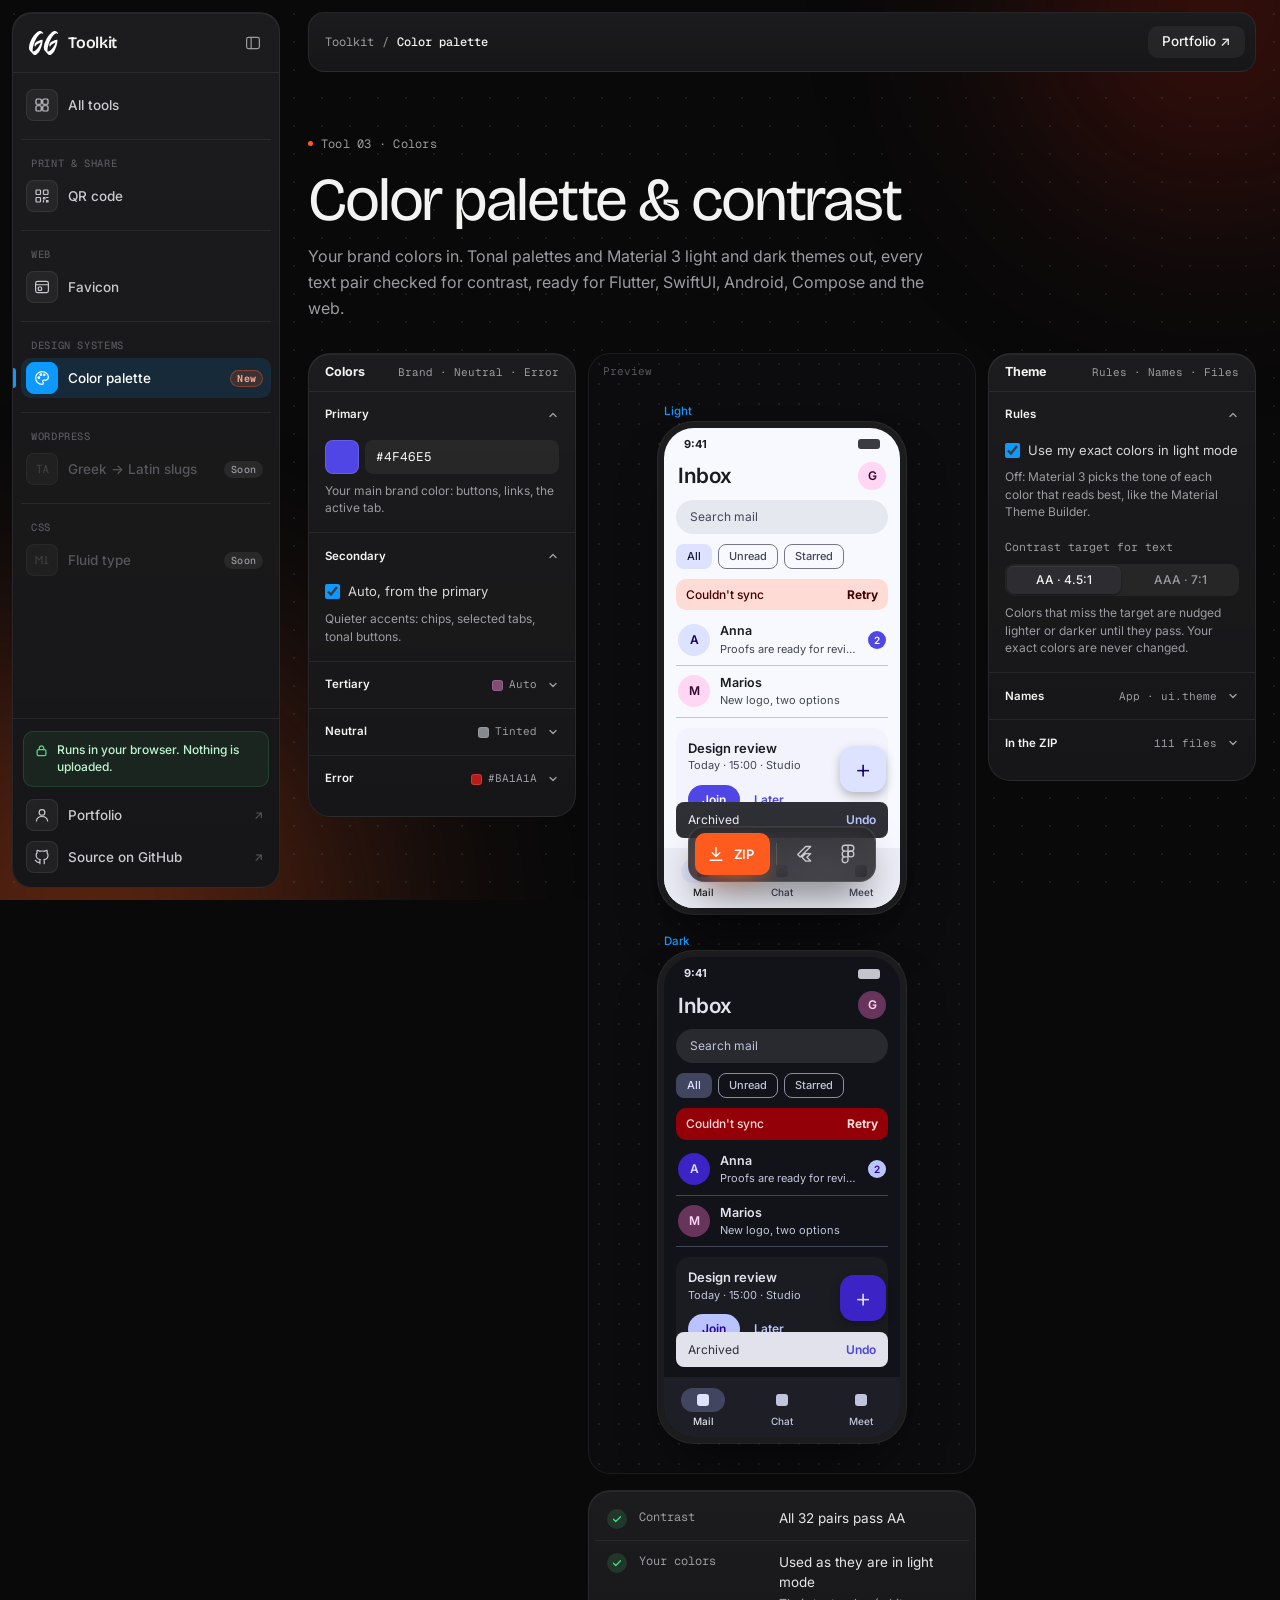
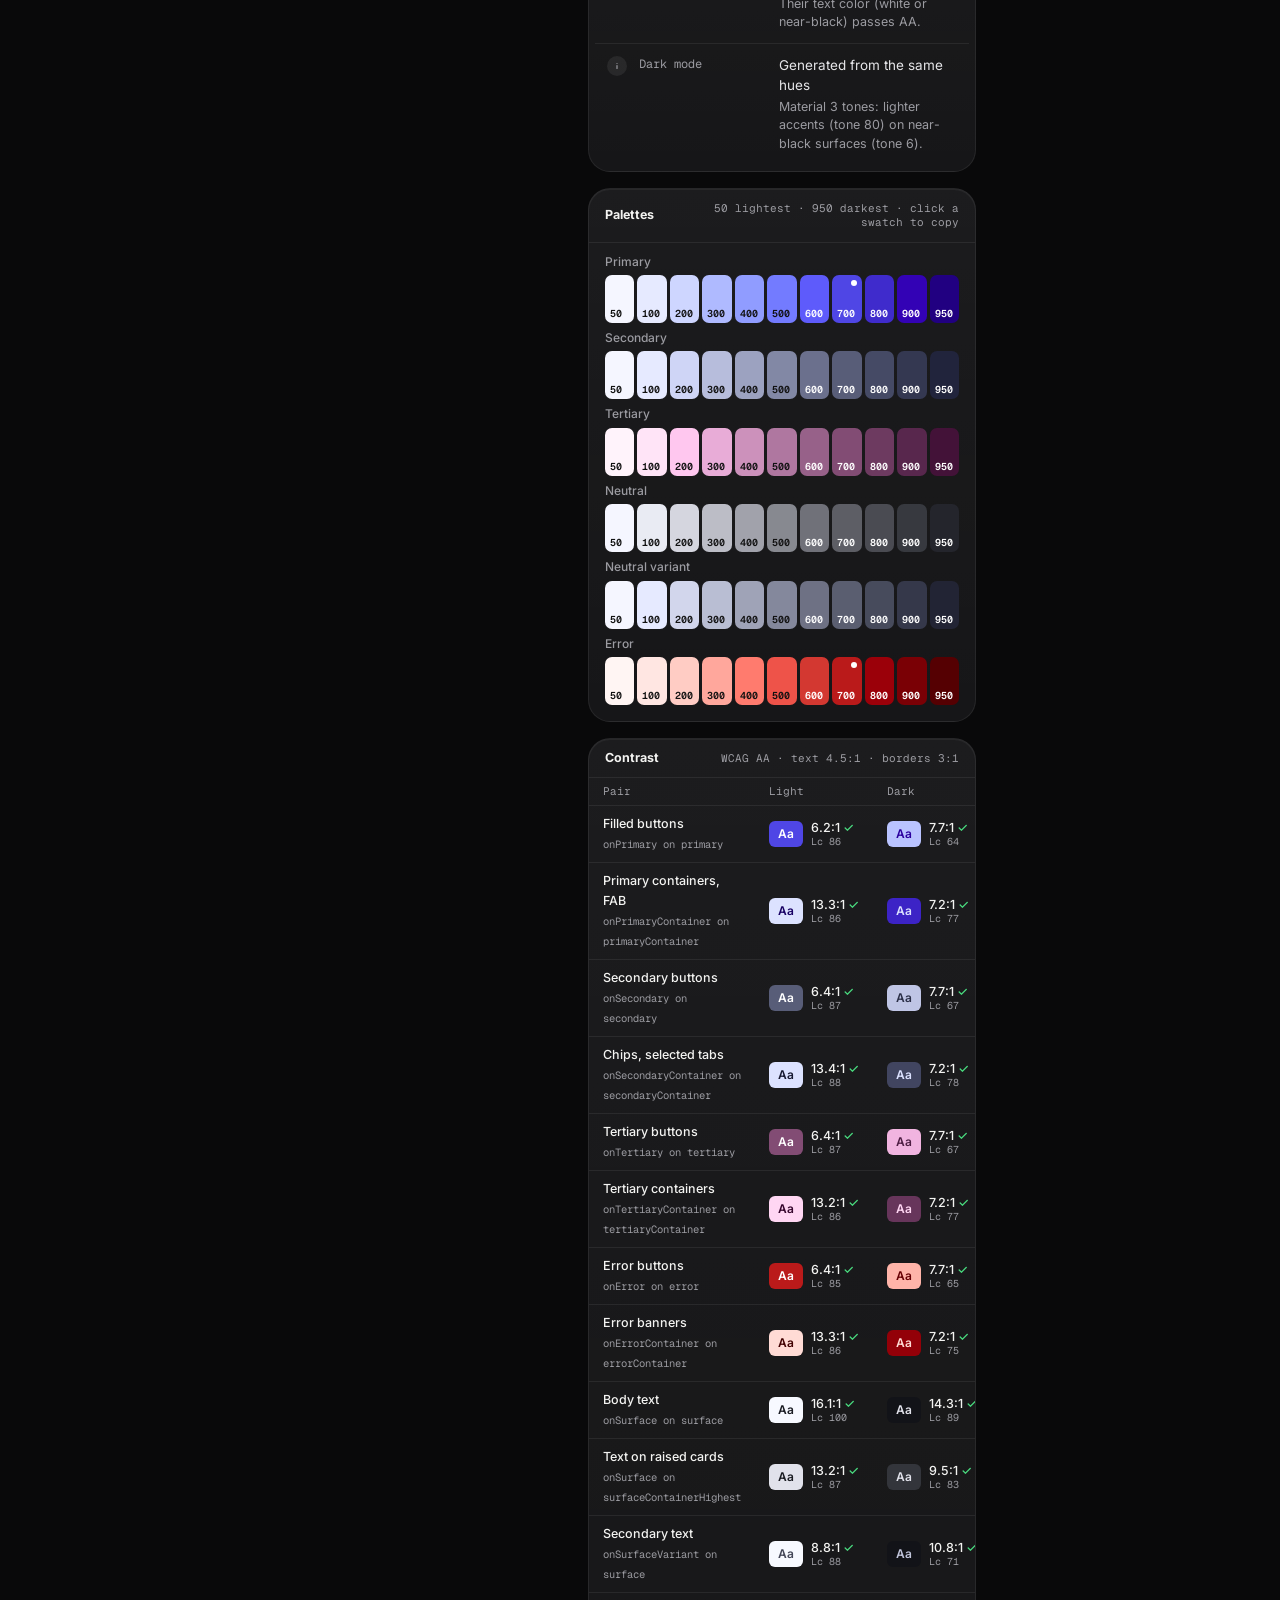
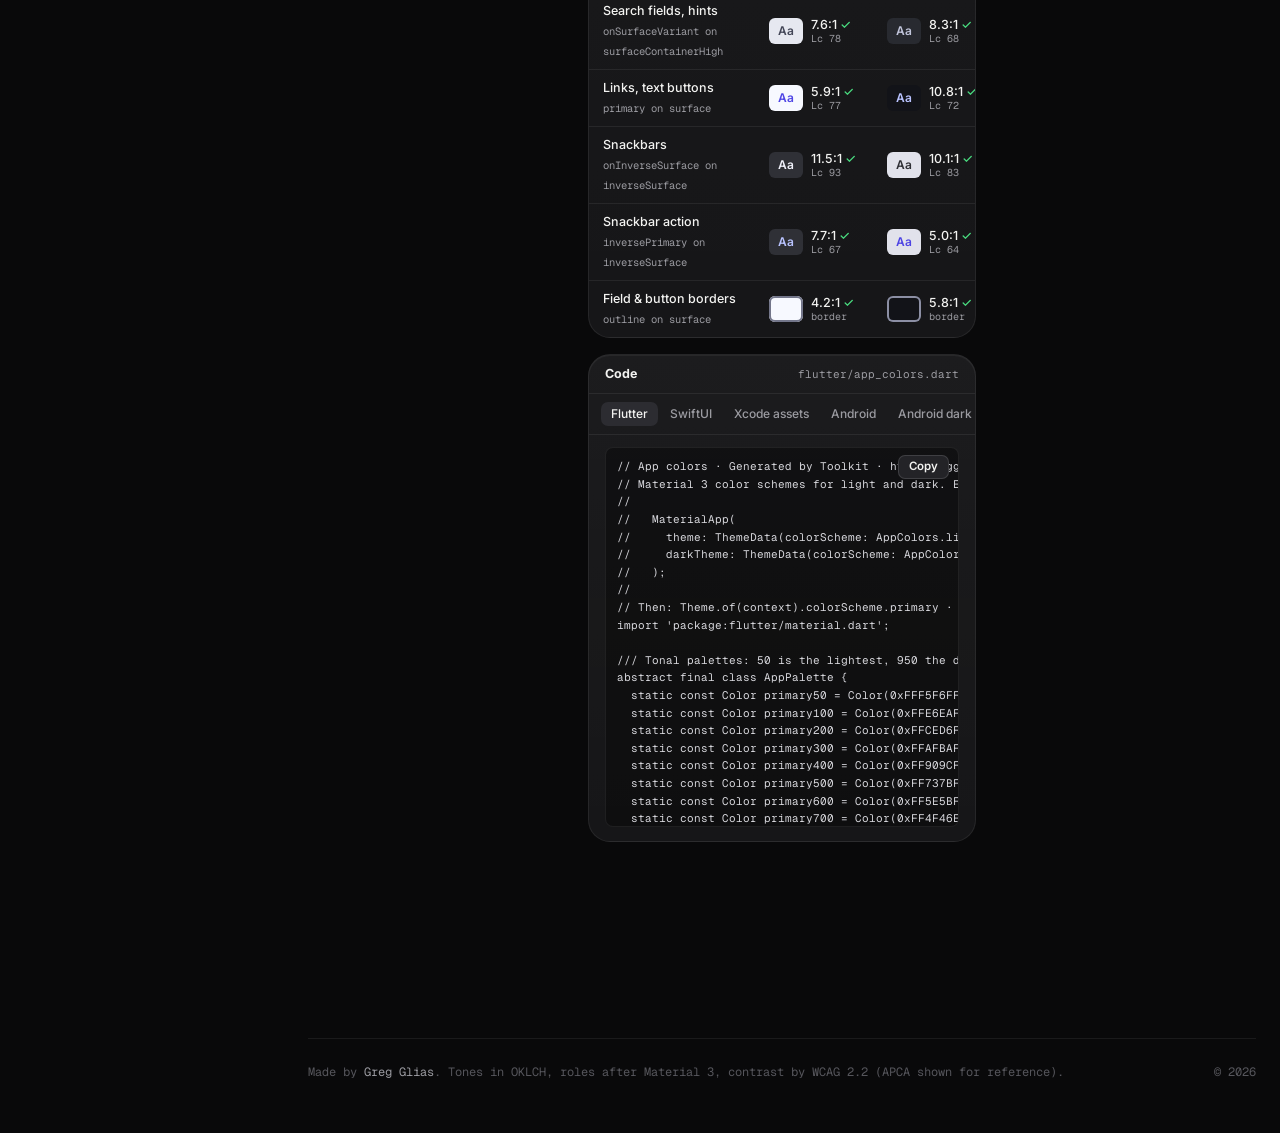
==== commit 1620f169: "Spell it color everywhere (American English), not colour Co-Authored-By: Claude Opus 5.5 <noreply@an" ====
--- a/colors/index.html
+++ b/colors/index.html
@@ -3,10 +3,10 @@
 <head>
   <meta charset="utf-8" />
   <meta name="viewport" content="width=device-width, initial-scale=1" />
-  <title>Colour palette &amp; contrast — Toolkit</title>
-  <meta name="description" content="Free colour palette generator: from your brand colours to tonal palettes and Material 3 light and dark themes, contrast-checked, exported for Flutter, SwiftUI, Android, Compose, CSS and design tokens. Runs in your browser." />
-  <meta property="og:title" content="Colour palette & contrast — Toolkit by Greg Glias" />
-  <meta property="og:description" content="Brand colours in, light and dark themes out, checked for contrast and ready for Flutter, iOS, Android and the web." />
+  <title>Color palette &amp; contrast — Toolkit</title>
+  <meta name="description" content="Free color palette generator: from your brand colors to tonal palettes and Material 3 light and dark themes, contrast-checked, exported for Flutter, SwiftUI, Android, Compose, CSS and design tokens. Runs in your browser." />
+  <meta property="og:title" content="Color palette & contrast — Toolkit by Greg Glias" />
+  <meta property="og:description" content="Brand colors in, light and dark themes out, checked for contrast and ready for Flutter, iOS, Android and the web." />
   <meta property="og:type" content="website" />
   <meta name="theme-color" content="#09090a" />
   <script>try { if (localStorage.getItem("tk-sidebar") === "mini") document.documentElement.classList.add("sb-mini"); } catch (e) {}</script>
@@ -14,46 +14,46 @@
   <link rel="preconnect" href="https://fonts.googleapis.com" />
   <link rel="preconnect" href="https://fonts.gstatic.com" crossorigin />
   <link href="https://fonts.googleapis.com/css2?family=Bricolage+Grotesque:opsz,wdth,wght@12..96,75..100,200..800&family=Geist+Mono:wght@400;500&family=Inter:opsz,wght@14..32,400..600&display=swap" rel="stylesheet" />
-  <link rel="stylesheet" href="../styles.css?v=11" />
+  <link rel="stylesheet" href="../styles.css?v=12" />
   <link rel="icon" type="image/svg+xml" href="../assets/favicon.svg" />
 </head>
 <body>
-  <a class="skip" href="#colours-panel">Skip to the generator</a>
+  <a class="skip" href="#colors-panel">Skip to the generator</a>
   <div class="glow" aria-hidden="true"><span class="glow-a"></span><span class="glow-b"></span></div>
 
   <div class="layout">
     <aside class="sidebar surface" id="sidebar" aria-label="Toolkit"></aside>
-    <script src="../tools.js?v=5"></script>
+    <script src="../tools.js?v=6"></script>
 
     <div class="main">
     <header class="main-top">
       <button type="button" class="menu-btn" data-sb-open aria-controls="sidebar" aria-expanded="false" aria-label="Open the tools menu"><svg viewBox="0 0 24 24" aria-hidden="true"><path d="M4 7h16M4 12h16M4 17h10"/></svg></button>
-      <nav class="crumbs" aria-label="Breadcrumb"><a href="../">Toolkit</a><span aria-hidden="true">/</span><b>Colour palette</b></nav>
+      <nav class="crumbs" aria-label="Breadcrumb"><a href="../">Toolkit</a><span aria-hidden="true">/</span><b>Color palette</b></nav>
       <a class="top-link" href="https://gglias.github.io/" target="_blank" rel="noopener">Portfolio <span aria-hidden="true">↗</span></a>
     </header>
 
     <div class="tool-hero">
       <div>
-        <span class="eyebrow">Tool 03 · Colours</span>
-        <h1>Colour palette &amp; contrast</h1>
-        <p>Your brand colours in. Tonal palettes and Material 3 light and dark themes out, every text pair checked for contrast, ready for Flutter, SwiftUI, Android, Compose and the web.</p>
+        <span class="eyebrow">Tool 03 · Colors</span>
+        <h1>Color palette &amp; contrast</h1>
+        <p>Your brand colors in. Tonal palettes and Material 3 light and dark themes out, every text pair checked for contrast, ready for Flutter, SwiftUI, Android, Compose and the web.</p>
       </div>
     </div>
 
     <main class="app">
-      <!-- ============ Left: the colours ============ -->
-      <section class="panel surface" id="colours-panel" aria-labelledby="colours-title">
-        <div class="panel-head"><b id="colours-title">Colours</b><span>Brand · Neutral · Error</span></div>
+      <!-- ============ Left: the colors ============ -->
+      <section class="panel surface" id="colors-panel" aria-labelledby="colors-title">
+        <div class="panel-head"><b id="colors-title">Colors</b><span>Brand · Neutral · Error</span></div>
 
         <!-- Each group folds (Primary and Secondary start open); closed, it shows its current value -->
         <details class="sec acc" open>
           <summary class="acc-head"><span>Primary</span><span class="acc-val" data-acc="primary"></span><svg class="acc-chev" viewBox="0 0 12 12" aria-hidden="true"><path d="M3 4.5 6 7.5 9 4.5"/></svg></summary>
           <div class="acc-body">
             <div class="color">
-              <label class="swatch" data-swatch="primary"><input type="color" data-color="primary" aria-label="Primary colour" /></label>
-              <input class="input" type="text" maxlength="7" spellcheck="false" data-hex="primary" aria-label="Primary colour hex" />
-            </div>
-            <p class="hint">Your main brand colour: buttons, links, the active tab.</p>
+              <label class="swatch" data-swatch="primary"><input type="color" data-color="primary" aria-label="Primary color" /></label>
+              <input class="input" type="text" maxlength="7" spellcheck="false" data-hex="primary" aria-label="Primary color hex" />
+            </div>
+            <p class="hint">Your main brand color: buttons, links, the active tab.</p>
           </div>
         </details>
 
@@ -62,8 +62,8 @@
           <div class="acc-body">
             <label class="check"><input type="checkbox" data-auto="secondary" />Auto, from the primary</label>
             <div class="color" data-color-row="secondary">
-              <label class="swatch" data-swatch="secondary"><input type="color" data-color="secondary" aria-label="Secondary colour" /></label>
-              <input class="input" type="text" maxlength="7" spellcheck="false" data-hex="secondary" aria-label="Secondary colour hex" />
+              <label class="swatch" data-swatch="secondary"><input type="color" data-color="secondary" aria-label="Secondary color" /></label>
+              <input class="input" type="text" maxlength="7" spellcheck="false" data-hex="secondary" aria-label="Secondary color hex" />
             </div>
             <p class="hint">Quieter accents: chips, selected tabs, tonal buttons.</p>
           </div>
@@ -74,8 +74,8 @@
           <div class="acc-body">
             <label class="check"><input type="checkbox" data-auto="tertiary" />Auto, a contrasting hue</label>
             <div class="color" data-color-row="tertiary">
-              <label class="swatch" data-swatch="tertiary"><input type="color" data-color="tertiary" aria-label="Tertiary colour" /></label>
-              <input class="input" type="text" maxlength="7" spellcheck="false" data-hex="tertiary" aria-label="Tertiary colour hex" />
+              <label class="swatch" data-swatch="tertiary"><input type="color" data-color="tertiary" aria-label="Tertiary color" /></label>
+              <input class="input" type="text" maxlength="7" spellcheck="false" data-hex="tertiary" aria-label="Tertiary color hex" />
             </div>
             <p class="hint">A third voice for highlights and badges.</p>
           </div>
@@ -90,8 +90,8 @@
               <button type="button" data-value="custom" aria-pressed="false">Custom</button>
             </div>
             <div class="color" data-color-row="neutral">
-              <label class="swatch" data-swatch="neutral"><input type="color" data-color="neutral" aria-label="Neutral colour" /></label>
-              <input class="input" type="text" maxlength="7" spellcheck="false" data-hex="neutral" aria-label="Neutral colour hex" />
+              <label class="swatch" data-swatch="neutral"><input type="color" data-color="neutral" aria-label="Neutral color" /></label>
+              <input class="input" type="text" maxlength="7" spellcheck="false" data-hex="neutral" aria-label="Neutral color hex" />
             </div>
             <p class="hint">Backgrounds, text, borders. <b>Tinted</b> greys carry a hint of the primary, so the app feels like one piece.</p>
           </div>
@@ -101,8 +101,8 @@
           <summary class="acc-head"><span>Error</span><span class="acc-val" data-acc="error"></span><svg class="acc-chev" viewBox="0 0 12 12" aria-hidden="true"><path d="M3 4.5 6 7.5 9 4.5"/></svg></summary>
           <div class="acc-body">
             <div class="color">
-              <label class="swatch" data-swatch="error"><input type="color" data-color="error" aria-label="Error colour" /></label>
-              <input class="input" type="text" maxlength="7" spellcheck="false" data-hex="error" aria-label="Error colour hex" />
+              <label class="swatch" data-swatch="error"><input type="color" data-color="error" aria-label="Error color" /></label>
+              <input class="input" type="text" maxlength="7" spellcheck="false" data-hex="error" aria-label="Error color hex" />
             </div>
             <p class="hint">Errors and destructive actions. Material's red works for most brands.</p>
           </div>
@@ -122,7 +122,7 @@
         <div class="checks surface" aria-live="polite">
           <ul>
             <li data-check="contrast" data-state="wait"><span class="ic" data-ic></span><span class="k">Contrast</span><span class="v" data-v>—</span></li>
-            <li data-check="exact" data-state="wait"><span class="ic" data-ic></span><span class="k">Your colours</span><span class="v" data-v>—</span></li>
+            <li data-check="exact" data-state="wait"><span class="ic" data-ic></span><span class="k">Your colors</span><span class="v" data-v>—</span></li>
             <li data-check="dark" data-state="info"><span class="ic" data-ic></span><span class="k">Dark mode</span><span class="v" data-v>—</span></li>
           </ul>
         </div>
@@ -154,14 +154,14 @@
         <details class="sec acc" open>
           <summary class="acc-head"><span>Rules</span><span class="acc-val" data-acc="rules"></span><svg class="acc-chev" viewBox="0 0 12 12" aria-hidden="true"><path d="M3 4.5 6 7.5 9 4.5"/></svg></summary>
           <div class="acc-body">
-            <label class="check"><input type="checkbox" data-opt="exact" />Use my exact colours in light mode</label>
-            <p class="hint" style="margin-bottom:12px">Off: Material 3 picks the tone of each colour that reads best, like the Material Theme Builder.</p>
+            <label class="check"><input type="checkbox" data-opt="exact" />Use my exact colors in light mode</label>
+            <p class="hint" style="margin-bottom:12px">Off: Material 3 picks the tone of each color that reads best, like the Material Theme Builder.</p>
             <div class="field-row"><span>Contrast target for text</span></div>
             <div class="seg" data-target role="group" aria-label="Contrast target" style="margin-top:6px">
               <button type="button" data-value="AA" aria-pressed="false">AA · 4.5:1</button>
               <button type="button" data-value="AAA" aria-pressed="false">AAA · 7:1</button>
             </div>
-            <p class="hint">Colours that miss the target are nudged lighter or darker until they pass. Your exact colours are never changed.</p>
+            <p class="hint">Colors that miss the target are nudged lighter or darker until they pass. Your exact colors are never changed.</p>
           </div>
         </details>
 
@@ -207,6 +207,6 @@
 
   <script src="../site.js?v=3"></script>
   <script src="../zip.js?v=1"></script>
-  <script src="colors.js?v=1"></script>
+  <script src="colors.js?v=2"></script>
 </body>
 </html>
--- a/styles.css
+++ b/styles.css
@@ -360,7 +360,7 @@
 .art-qr svg { width: 100%; height: 100%; display: block; }
 a.tool:hover .art-qr { transform: rotate(0deg) scale(1.04); }
 
-/* Home colours preview: a palette strip and a contrast chip */
+/* Home colors preview: a palette strip and a contrast chip */
 .art-pal { position: relative; display: grid; grid-template-columns: repeat(8, 1fr); width: 80%; height: 44%; border-radius: 14px; overflow: hidden; box-shadow: 0 20px 40px -14px rgb(0 0 0 / 0.7); transform: rotate(-3deg); transition: transform 0.5s var(--ease); }
 .art-pal span { background: var(--c); }
 .art-pal b { position: absolute; right: 10px; bottom: -14px; display: inline-flex; align-items: baseline; gap: 6px; padding: 8px 12px; border-radius: 10px; background: #4f46e5; color: #fff; font: 600 18px/1 var(--f-body); box-shadow: 0 10px 20px -8px rgb(0 0 0 / 0.6); }
@@ -680,7 +680,7 @@
   border-radius: var(--r2, 0);
 }
 
-/* Colour row: swatch + hex */
+/* Color row: swatch + hex */
 .color {
   display: grid;
   grid-template-columns: 34px minmax(0, 1fr);
@@ -1232,7 +1232,7 @@
   .ff-big { width: min(60cqi, 220px); }
 }
 
-/* ================= Colours: phones, palettes, contrast, code ================= */
+/* ================= Colors: phones, palettes, contrast, code ================= */
 .cl-canvas {
   display: block;
   min-height: 0;
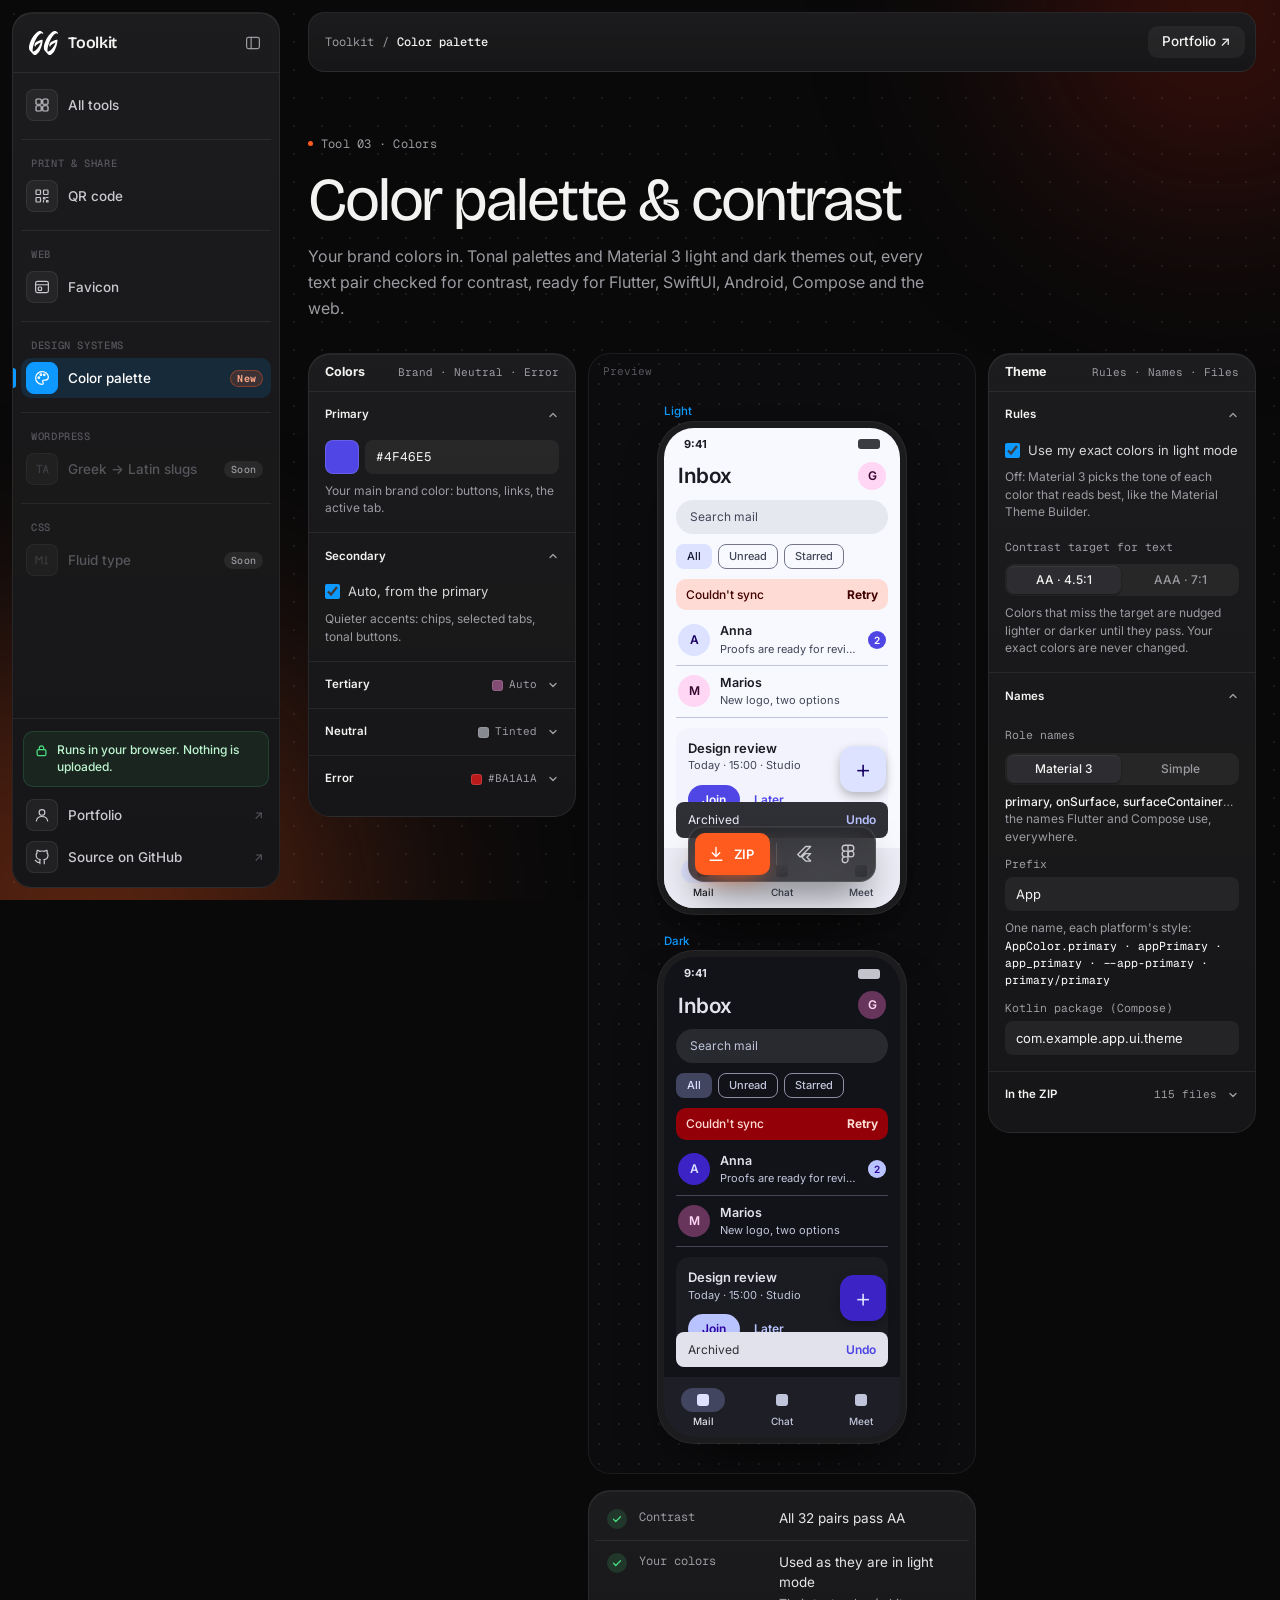
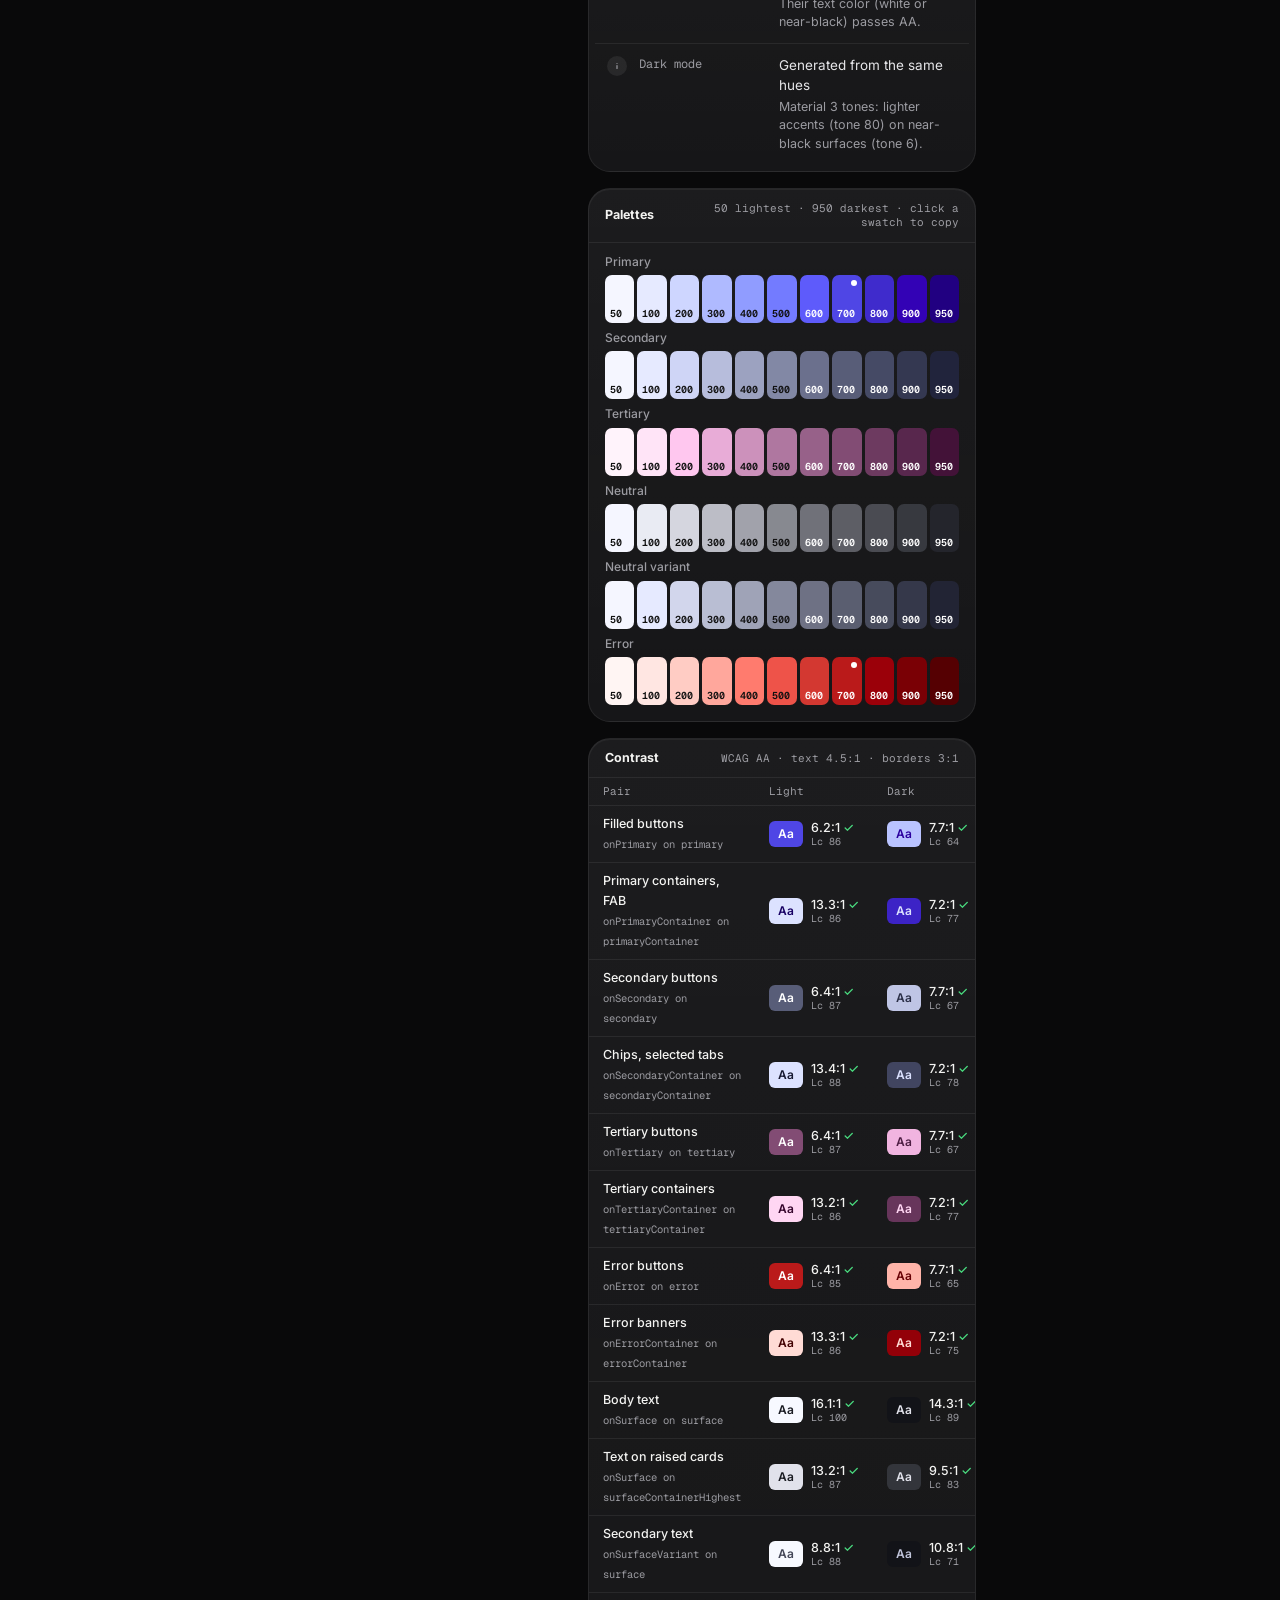
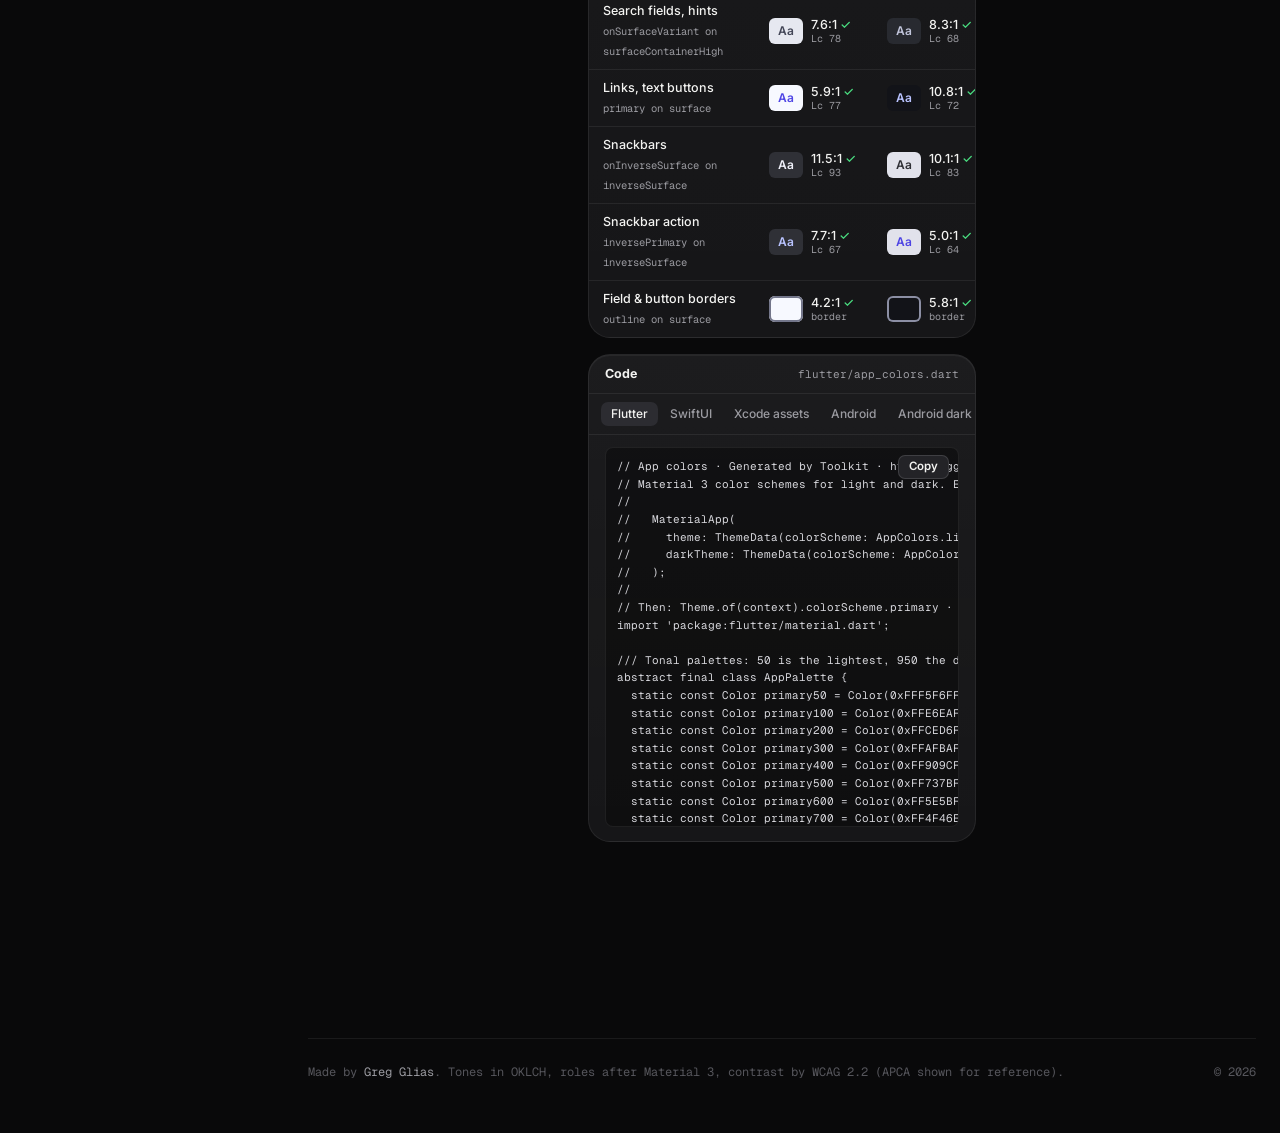
==== commit 93520d3c: "Color palette: Figma variables (TokenFlow + native import), simple role names Role names can be Mate" ====
--- a/colors/index.html
+++ b/colors/index.html
@@ -165,9 +165,15 @@
           </div>
         </details>
 
-        <details class="sec acc">
+        <details class="sec acc" open>
           <summary class="acc-head"><span>Names</span><span class="acc-val" data-acc="names"></span><svg class="acc-chev" viewBox="0 0 12 12" aria-hidden="true"><path d="M3 4.5 6 7.5 9 4.5"/></svg></summary>
           <div class="acc-body">
+            <div class="field-row"><span>Role names</span></div>
+            <div class="seg" data-naming role="group" aria-label="Role names" style="margin-top:6px">
+              <button type="button" data-value="m3" aria-pressed="false">Material 3</button>
+              <button type="button" data-value="simple" aria-pressed="false">Simple</button>
+            </div>
+            <p class="hint" style="margin-bottom:12px" data-naming-hint></p>
             <label class="field"><span>Prefix</span><input class="input" type="text" maxlength="24" autocomplete="off" spellcheck="false" placeholder="App" data-in="prefix" /></label>
             <p class="hint" style="margin-bottom:12px">One name, each platform's style: <code data-name-demo>AppColors · appPrimary · app_primary · --app-primary</code></p>
             <label class="field"><span>Kotlin package (Compose)</span><input class="input" type="text" maxlength="80" autocomplete="off" spellcheck="false" placeholder="com.example.app.ui.theme" data-in="pkg" /></label>
@@ -207,6 +213,6 @@
 
   <script src="../site.js?v=3"></script>
   <script src="../zip.js?v=1"></script>
-  <script src="colors.js?v=2"></script>
+  <script src="colors.js?v=3"></script>
 </body>
 </html>
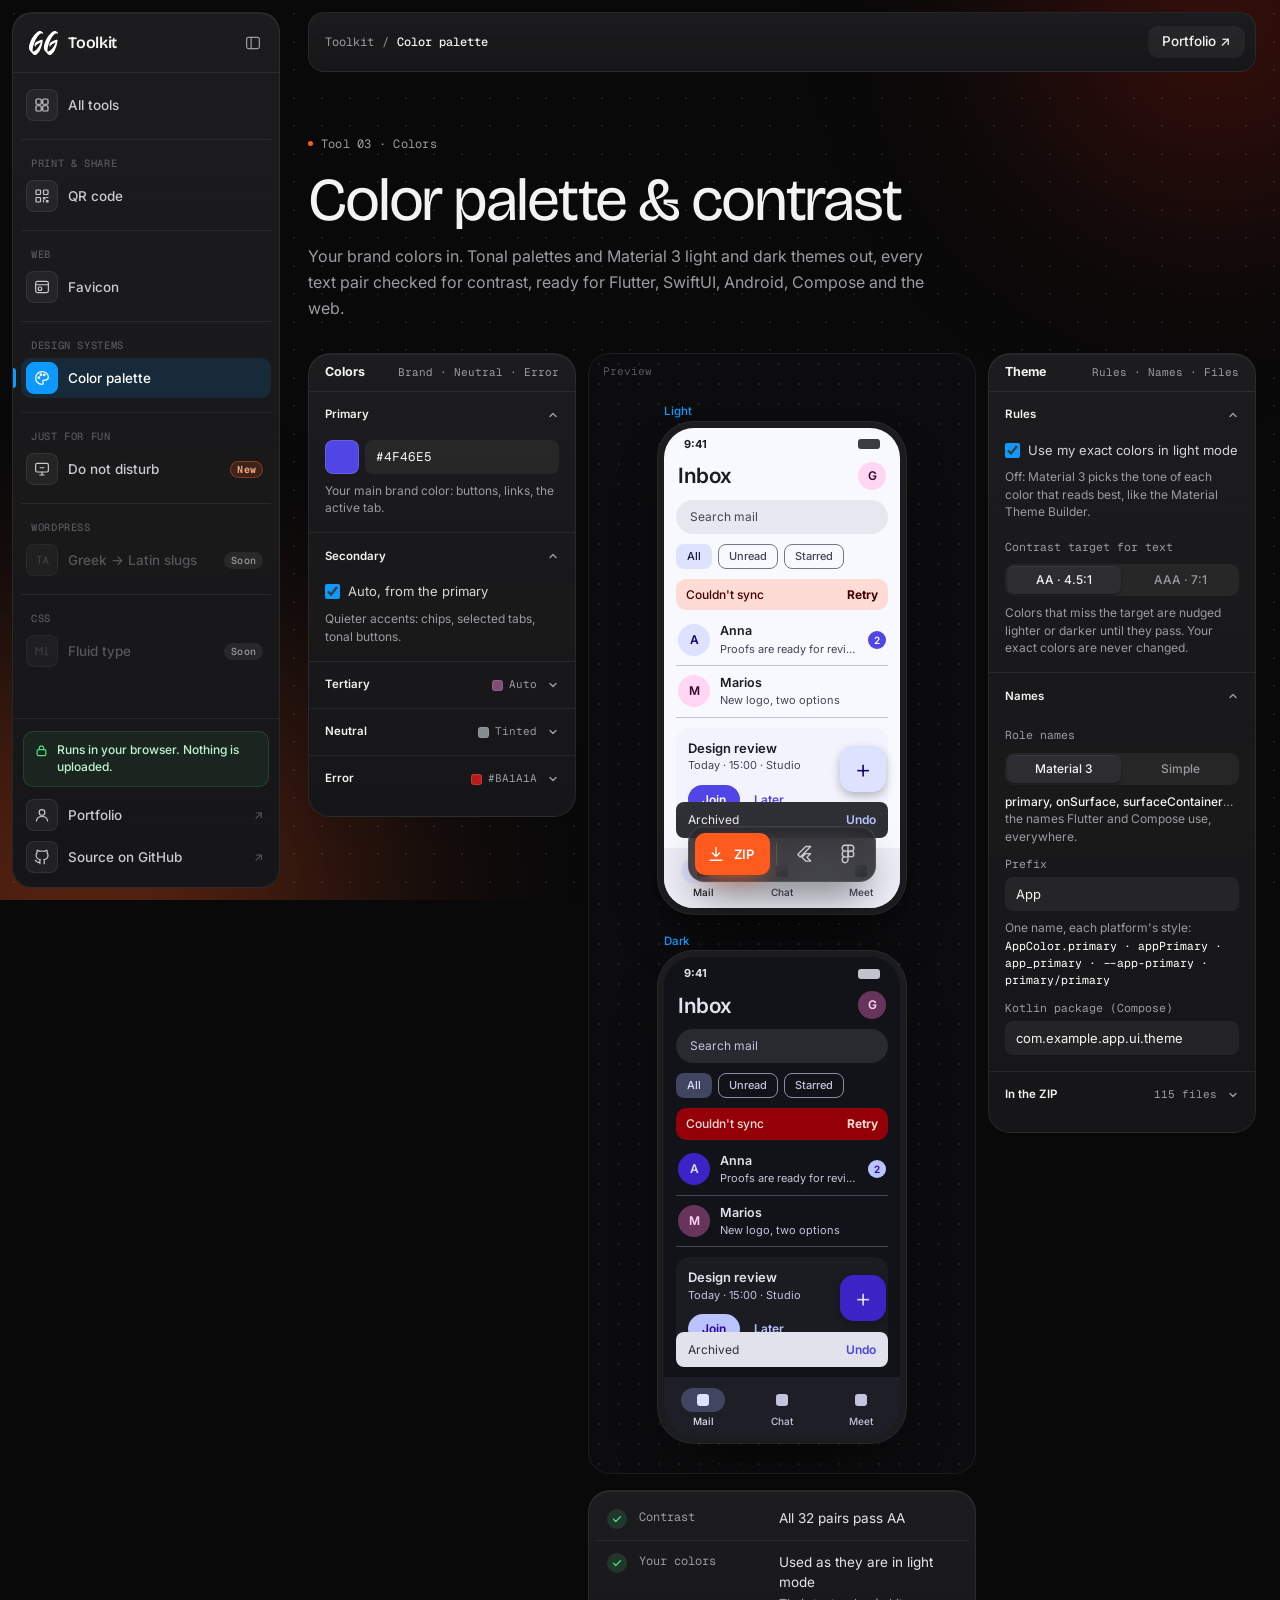
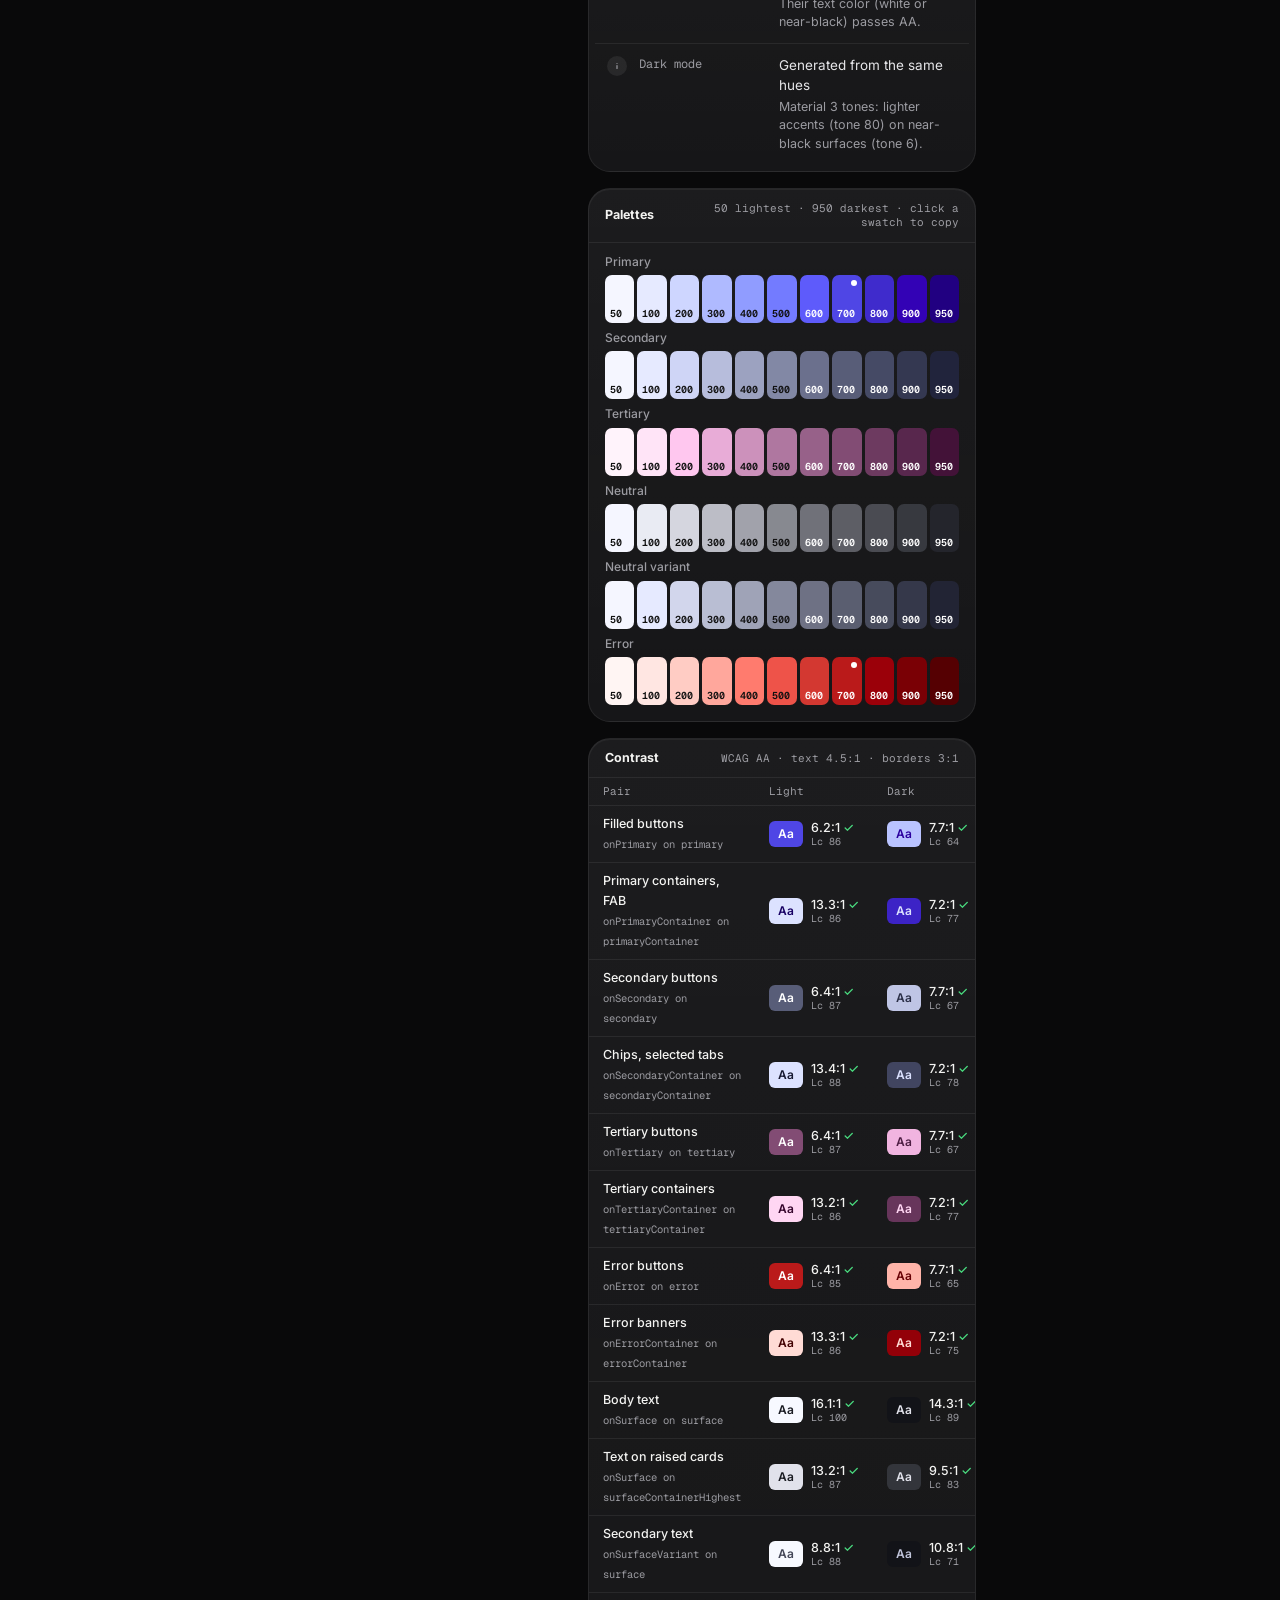
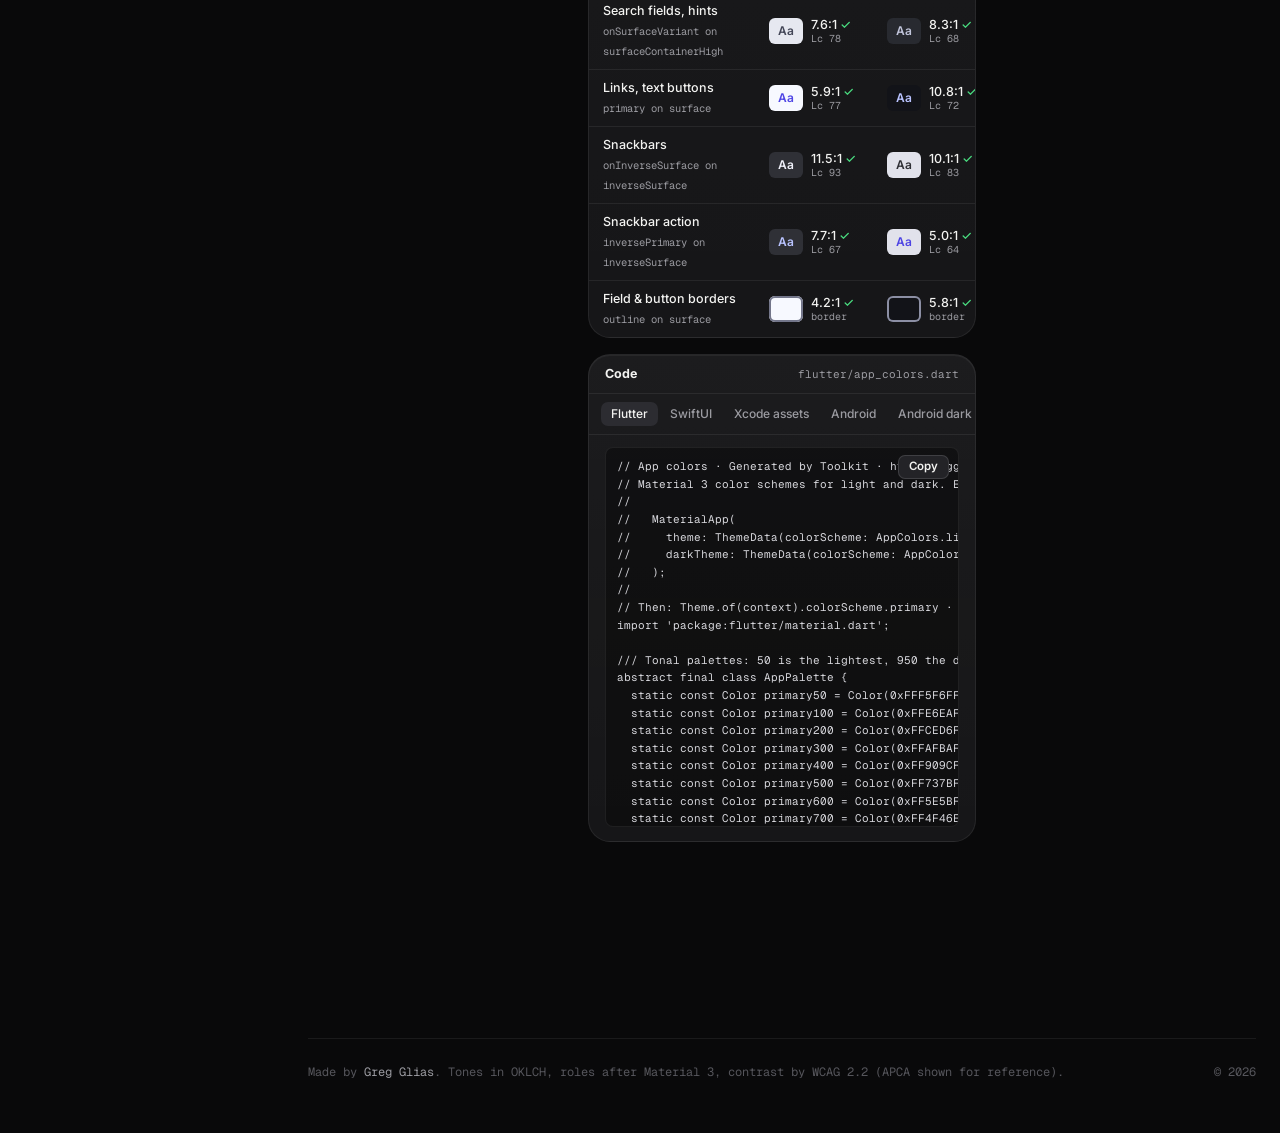
==== commit 51dfc349: "Do not disturb: a full-screen sign for the second monitor (Just for fun) Message presets in English " ====
--- a/colors/index.html
+++ b/colors/index.html
@@ -14,7 +14,7 @@
   <link rel="preconnect" href="https://fonts.googleapis.com" />
   <link rel="preconnect" href="https://fonts.gstatic.com" crossorigin />
   <link href="https://fonts.googleapis.com/css2?family=Bricolage+Grotesque:opsz,wdth,wght@12..96,75..100,200..800&family=Geist+Mono:wght@400;500&family=Inter:opsz,wght@14..32,400..600&display=swap" rel="stylesheet" />
-  <link rel="stylesheet" href="../styles.css?v=12" />
+  <link rel="stylesheet" href="../styles.css?v=13" />
   <link rel="icon" type="image/svg+xml" href="../assets/favicon.svg" />
 </head>
 <body>
@@ -23,7 +23,7 @@
 
   <div class="layout">
     <aside class="sidebar surface" id="sidebar" aria-label="Toolkit"></aside>
-    <script src="../tools.js?v=6"></script>
+    <script src="../tools.js?v=7"></script>
 
     <div class="main">
     <header class="main-top">
--- a/styles.css
+++ b/styles.css
@@ -366,6 +366,15 @@
 .art-pal b { position: absolute; right: 10px; bottom: -14px; display: inline-flex; align-items: baseline; gap: 6px; padding: 8px 12px; border-radius: 10px; background: #4f46e5; color: #fff; font: 600 18px/1 var(--f-body); box-shadow: 0 10px 20px -8px rgb(0 0 0 / 0.6); }
 .art-pal b small { font: 400 11px/1 var(--f-mono); opacity: 0.85; }
 a.tool:hover .art-pal { transform: rotate(0deg) scale(1.03); }
+
+/* Home do-not-disturb preview: a little monitor with the sign */
+.art-dnd { display: grid; justify-items: center; width: 70%; transform: rotate(-3deg); transition: transform 0.5s var(--ease); }
+.art-dnd-sign { display: grid; gap: 6px; width: 100%; aspect-ratio: 16 / 9; padding: 7% 8%; border: 5px solid #1d1d20; border-radius: 8px; background: #ff5b1f; color: #fff; box-shadow: 0 20px 40px -14px rgb(0 0 0 / 0.7); align-content: space-between; }
+.art-dnd-sign b { font: 500 9px/1 var(--f-mono); letter-spacing: 0.08em; text-transform: uppercase; opacity: 0.85; }
+.art-dnd-sign strong { font: 700 clamp(1.1rem, 2.2vw, 1.6rem)/1 var(--f-display); letter-spacing: -0.04em; }
+.art-dnd-sign small { font: 400 9px/1 var(--f-mono); opacity: 0.85; }
+.art-dnd-stand { width: 22%; height: 14px; background: #1d1d20; clip-path: polygon(30% 0, 70% 0, 85% 100%, 15% 100%); }
+a.tool:hover .art-dnd { transform: rotate(0deg) scale(1.03); }
 
 /* Home favicon preview: the app icon above a browser tab */
 .art-fav { display: grid; justify-items: center; gap: 22px; width: 78%; }
@@ -1373,6 +1382,132 @@
   font: 600 11.5px/1 var(--f-body);
 }
 .code-copy:hover { background: #2e2e33; }
+
+/* ================= Do not disturb ================= */
+.dnd-presets { display: grid; grid-template-columns: 1fr 1fr; gap: 4px; margin-bottom: 8px; }
+.dnd-presets button {
+  display: flex;
+  align-items: center;
+  gap: 7px;
+  min-width: 0;
+  padding: 8px 9px;
+  border: 1px solid transparent;
+  border-radius: 9px;
+  background: rgb(255 255 255 / 0.035);
+  color: var(--muted);
+  font: 500 12px/1.2 var(--f-body);
+  text-align: left;
+  transition: background 0.15s, color 0.15s, border-color 0.15s;
+}
+.dnd-presets button span { flex: none; font-size: 15px; }
+.dnd-presets button:hover { background: rgb(255 255 255 / 0.07); color: var(--text); }
+.dnd-presets button[aria-pressed="true"] { border-color: var(--select); background: rgb(13 153 255 / 0.12); color: #fff; }
+
+.dnd-themes { display: grid; grid-template-columns: repeat(5, 1fr); gap: 4px; margin-bottom: 10px; }
+.dnd-themes button {
+  display: grid;
+  justify-items: center;
+  gap: 6px;
+  padding: 8px 2px 7px;
+  border: 1px solid transparent;
+  border-radius: 10px;
+  background: rgb(255 255 255 / 0.035);
+  color: var(--muted);
+  font: 500 10.5px/1 var(--f-body);
+}
+.dnd-themes button:hover { color: var(--text); background: rgb(255 255 255 / 0.07); }
+.dnd-themes button[aria-pressed="true"] { border-color: var(--select); background: rgb(13 153 255 / 0.12); color: #fff; }
+.dnd-themes i { width: 26px; height: 18px; border-radius: 5px; border: 1px solid var(--line-2); }
+.sw-ember { background: #ff5b1f; }
+.sw-onair { background: #0c0c0d; box-shadow: inset 0 0 0 2px #ff2a2a; }
+.sw-night { background: linear-gradient(135deg, #0b0b0c 55%, #a259ff); }
+.sw-calm { background: #123c33; }
+.sw-paper { background: #f3f1ea; }
+
+/* A monitor on the canvas */
+.dnd-canvas { display: grid; place-items: center; min-height: 0; padding: 56px 24px 44px; }
+.monitor { display: grid; justify-items: center; width: min(100%, 620px); }
+.monitor-screen {
+  width: 100%;
+  aspect-ratio: 16 / 9;
+  container-type: size;
+  border-radius: 12px;
+  overflow: hidden;
+  border: 8px solid #1d1d20;
+  box-shadow: 0 0 0 1px rgb(255 255 255 / 0.1), 0 30px 60px -20px rgb(0 0 0 / 0.8);
+}
+.monitor-stand { width: 22%; height: 34px; background: linear-gradient(#1d1d20, #141416); clip-path: polygon(30% 0, 70% 0, 85% 100%, 15% 100%); }
+
+/* The sign: sized by its screen (container units), five looks + "done" */
+.sign {
+  --bg: #ff5b1f; --fg: #fff; --soft: rgb(255 255 255 / 0.78); --accent: #fff; --track: rgb(255 255 255 / 0.25);
+  position: relative;
+  display: grid;
+  grid-template-rows: auto 1fr auto;
+  width: 100%;
+  height: 100%;
+  padding: 5cqmin 6cqmin;
+  background: var(--bg);
+  color: var(--fg);
+  font-family: var(--f-body);
+  transition: background 0.6s var(--ease), color 0.6s;
+  overflow: hidden;
+}
+.sign[data-theme="onair"] { --bg: #0c0c0d; --fg: #fff; --soft: rgb(255 255 255 / 0.6); --accent: #ff2a2a; --track: rgb(255 255 255 / 0.12); box-shadow: inset 0 0 0 1.2cqmin #ff2a2a, inset 0 0 12cqmin rgb(255 42 42 / 0.25); }
+.sign[data-theme="night"] { --bg: #0b0b0c; --fg: #f3f3f1; --soft: #9b9ba1; --accent: #a259ff; --track: rgb(255 255 255 / 0.1); }
+.sign[data-theme="calm"] { --bg: #123c33; --fg: #e9fff6; --soft: rgb(233 255 246 / 0.7); --accent: #7ff0c3; --track: rgb(233 255 246 / 0.18); }
+.sign[data-theme="paper"] { --bg: #f3f1ea; --fg: #141414; --soft: #6b6862; --accent: #ff5b1f; --track: rgb(0 0 0 / 0.08); }
+.sign[data-theme="done"] { --bg: #0f7a4a; --fg: #fff; --soft: rgb(255 255 255 / 0.82); --accent: #b6ffd9; --track: transparent; }
+.sign-top, .sign-foot { display: flex; justify-content: space-between; align-items: center; gap: 4cqmin; font: 500 3.4cqmin/1 var(--f-mono); color: var(--soft); }
+.sign-kicker { display: inline-flex; align-items: center; gap: 1.6cqmin; text-transform: uppercase; letter-spacing: 0.08em; }
+.sign-dot { width: 2cqmin; height: 2cqmin; border-radius: 50%; background: var(--accent); }
+.sign[data-theme="onair"] .sign-dot { animation: dndBlink 1.4s ease-in-out infinite; box-shadow: 0 0 2cqmin #ff2a2a; }
+@keyframes dndBlink { 50% { opacity: 0.25; } }
+.sign-clock { font-variant-numeric: tabular-nums; }
+.sign.no-clock .sign-clock { visibility: hidden; }
+.sign-main { display: grid; align-content: center; justify-items: start; gap: 2.4cqmin; min-height: 0; }
+.sign-emoji { font-size: 11cqmin; line-height: 1; }
+.sign-text {
+  margin: 0;
+  font: 700 calc(15cqmin * var(--fit, 1))/0.95 var(--f-display);
+  letter-spacing: -0.045em;
+  overflow-wrap: anywhere;
+}
+.sign-sub { margin: 0; font: 400 4.6cqmin/1.25 var(--f-body); color: var(--soft); }
+.sign-foot span:last-child { font-variant-numeric: tabular-nums; color: var(--fg); }
+.sign.no-timer .sign-foot { visibility: hidden; }
+.sign-bar { position: absolute; left: 0; right: 0; bottom: 0; height: 1.1cqmin; background: var(--track); }
+.sign-bar i { display: block; height: 100%; width: 0; background: var(--accent); transition: width 1s linear; }
+.sign[data-theme="ember"] .sign-bar i { background: rgb(255 255 255 / 0.9); }
+.sign.no-bar .sign-bar { display: none; }
+.sign.is-done .sign-text { animation: dndPop 0.7s var(--ease) both; }
+@keyframes dndPop { from { transform: scale(0.92); opacity: 0; } }
+
+/* Full screen */
+.dnd-overlay { position: fixed; inset: 0; z-index: 150; background: #000; }
+.dnd-overlay [data-live] { width: 100%; height: 100%; container-type: size; }
+html.has-fig-cursor .dnd-overlay, html.has-fig-cursor .dnd-overlay * { cursor: auto !important; }
+html.has-fig-cursor .dnd-overlay button { cursor: pointer !important; }
+.dnd-overlay.is-idle, .dnd-overlay.is-idle * { cursor: none !important; }
+html.dnd-on .fig-cursor { display: none; }
+html.dnd-on body { overflow: hidden; }
+.dnd-controls {
+  position: absolute;
+  left: 50%;
+  bottom: 28px;
+  display: flex;
+  gap: 6px;
+  padding: 6px;
+  transform: translateX(-50%);
+  border-radius: 14px;
+  background: rgb(20 20 22 / 0.85);
+  border: 1px solid rgb(255 255 255 / 0.12);
+  transition: opacity 0.3s, transform 0.3s var(--ease);
+}
+.dnd-overlay.is-idle .dnd-controls { opacity: 0; transform: translate(-50%, 12px); pointer-events: none; }
+.dnd-controls button { padding: 10px 14px; border: 0; border-radius: 10px; background: transparent; color: #e6e6e9; font: 600 13px/1 var(--f-body); }
+.dnd-controls button:hover { background: rgb(255 255 255 / 0.1); }
+.dnd-controls kbd { margin-left: 6px; padding: 2px 5px; border-radius: 4px; background: rgb(255 255 255 / 0.12); font: 400 11px/1 var(--f-mono); }
 
 /* ================= Buttons ================= */
 .btn {
